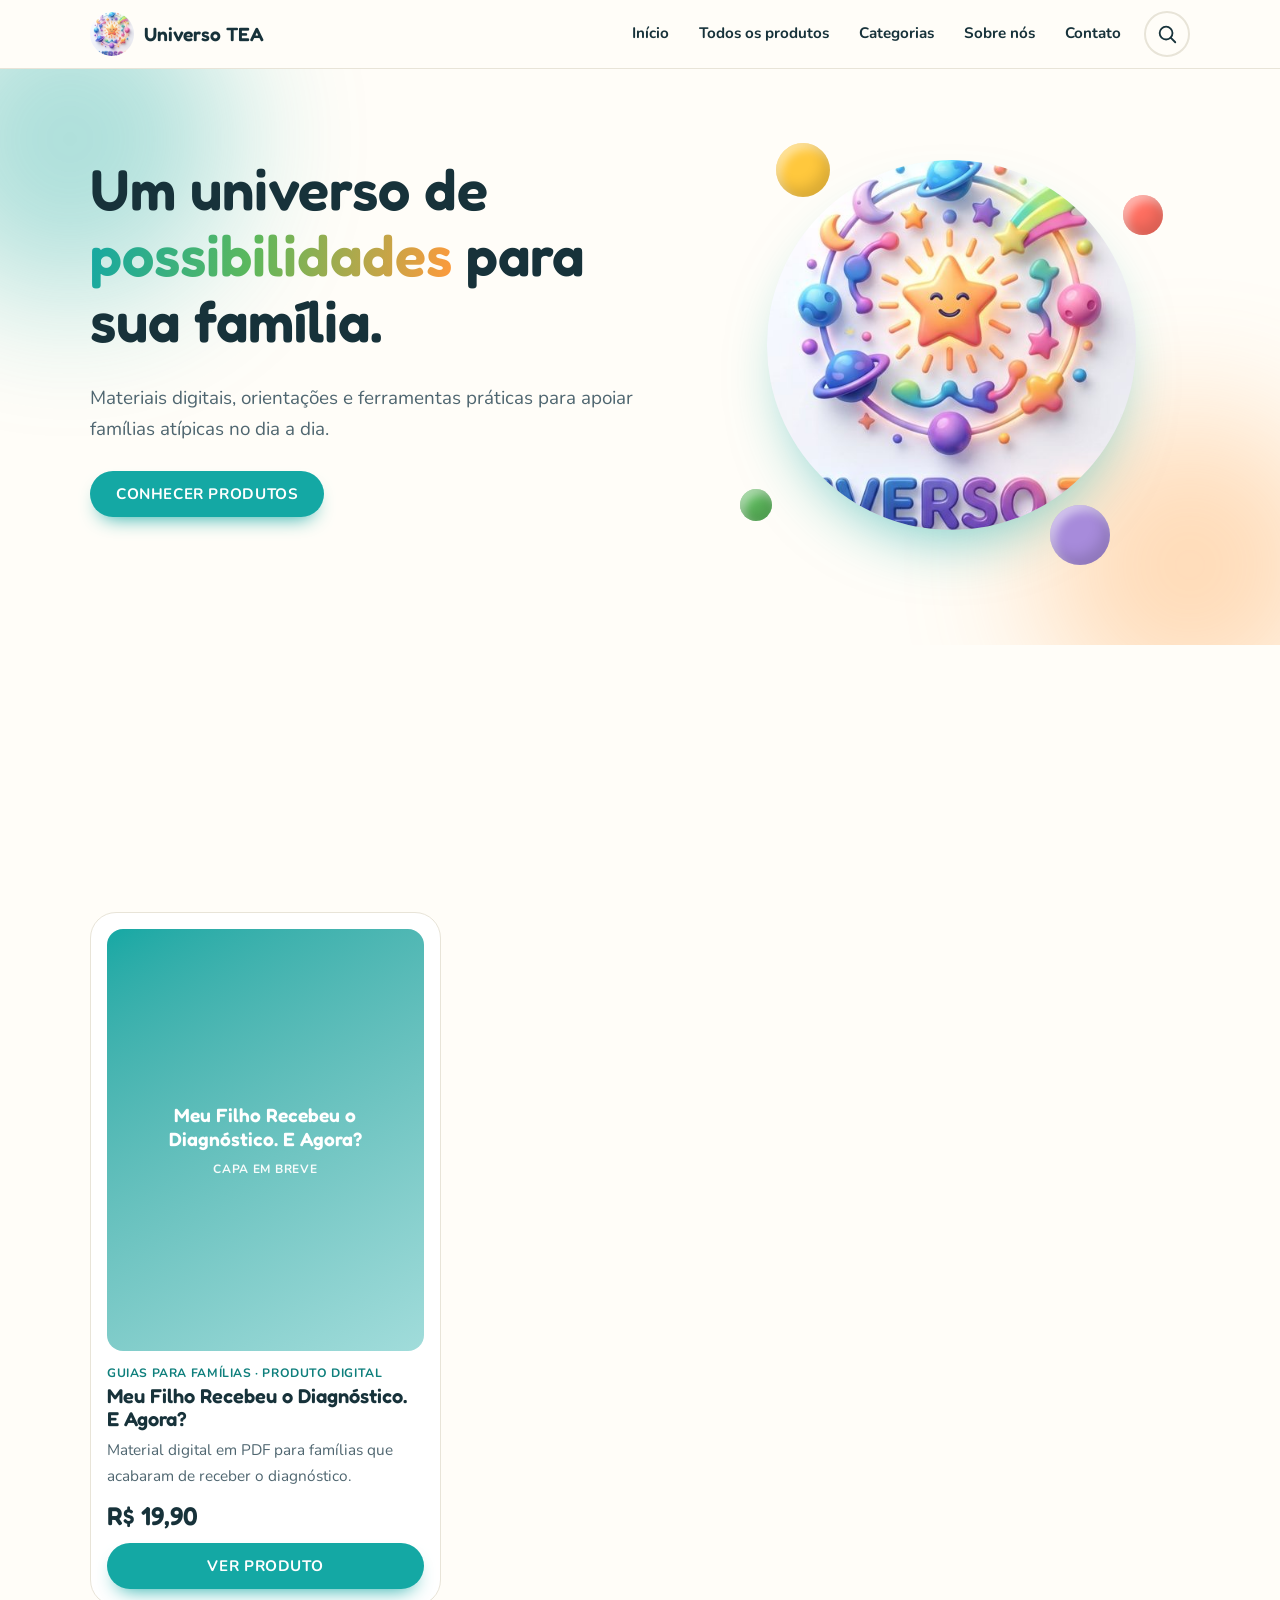
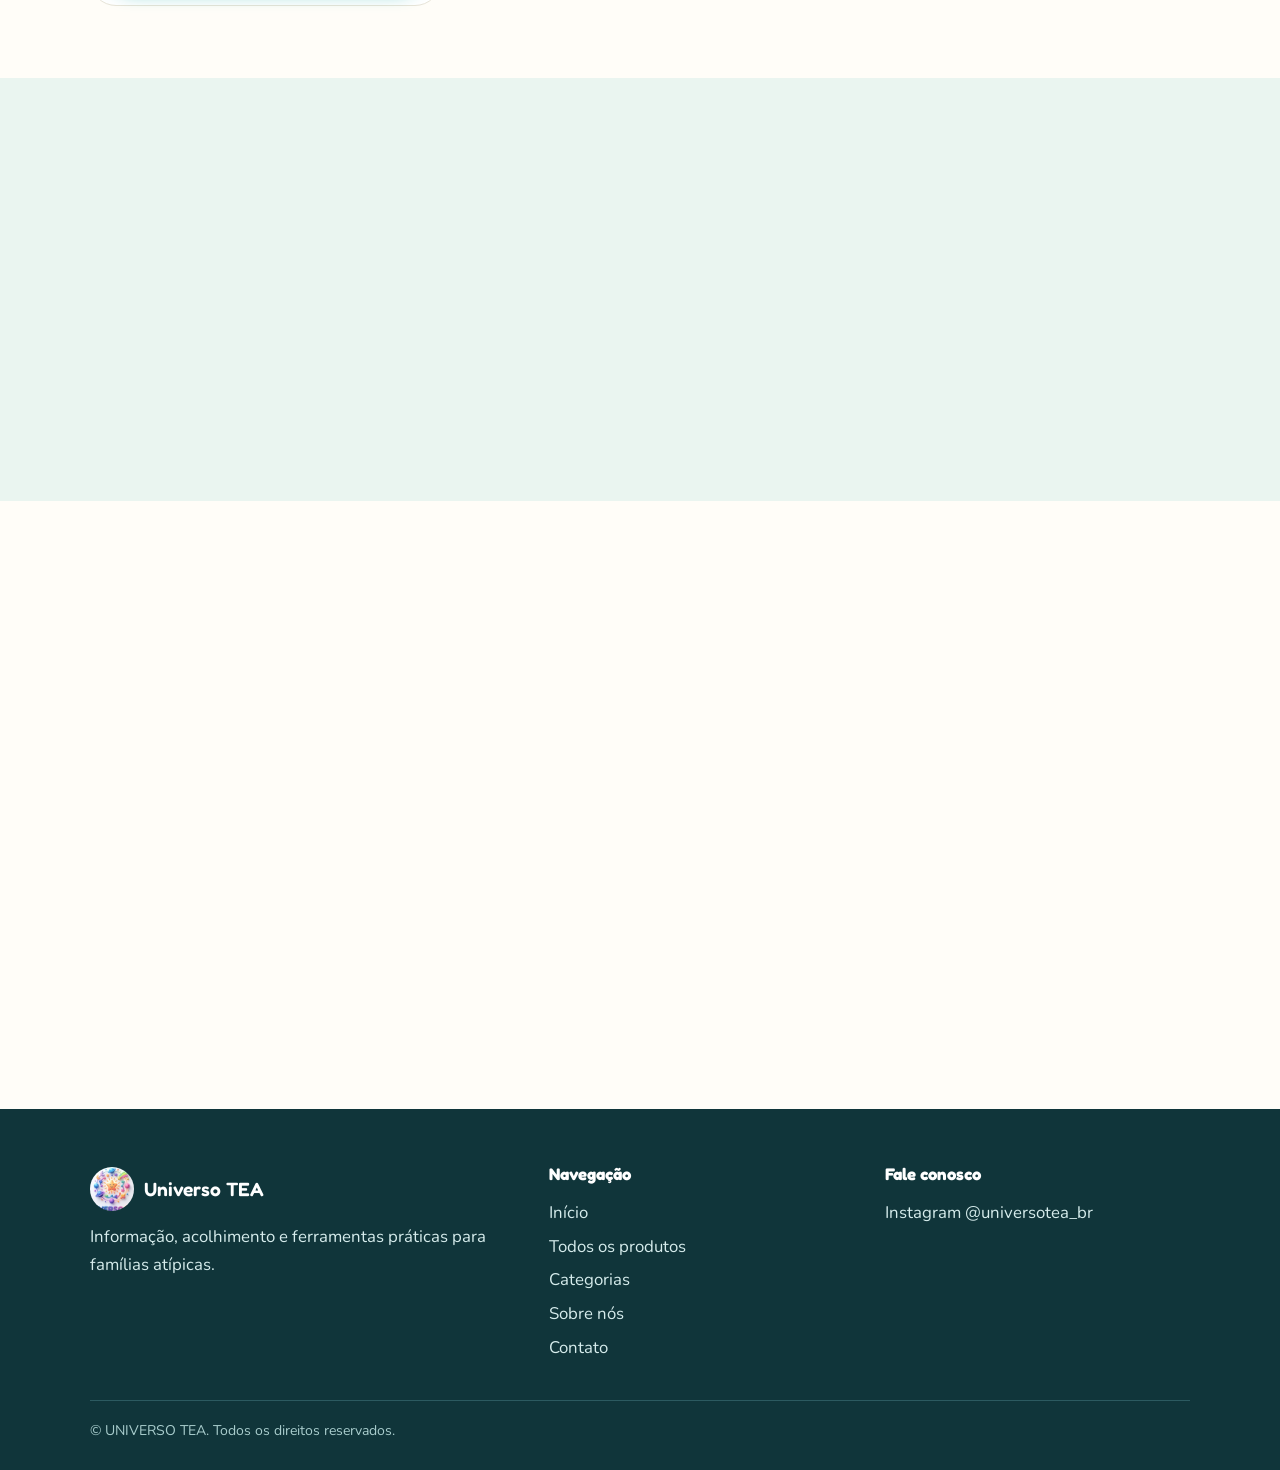
==== Documentos/Projetos/UNIVERSOTEA/Universo_tea_site/index.html @ 04d3b690 "fixed" ====
<!DOCTYPE html>
<html lang="pt-BR">
<head>
<meta charset="utf-8">
<meta name="viewport" content="width=device-width, initial-scale=1, viewport-fit=cover">
<title>Universo TEA | Materiais digitais para famílias atípicas</title>
<meta name="description" content="Informação, acolhimento e ferramentas práticas para famílias atípicas. Materiais digitais para organizar a rotina e apoiar o dia a dia.">
<link rel="stylesheet" href="https://fonts.googleapis.com/css2?family=Fredoka:wght@500;600&family=Nunito:wght@400;600;700&display=swap">
<style>
:root{--tq:#14a8a4;--ye:#ffc83d;--gr:#5cb85c;--co:#ff6f61;--or:#ff9a3c;--li:#a78bdb;--bg:#fffdf8;--card:#fff;--ink:#17323a;--mu:#4f6670;--ln:#e8e4d8;--ac:#0e7f7c;
box-sizing:border-box;padding-top:env(safe-area-inset-top,0px);padding-bottom:env(safe-area-inset-bottom,0px)}
@media(prefers-color-scheme:dark){:root:not([data-theme="light"]){--bg:#0f2226;--card:#173137;--ink:#f2f8f7;--mu:#a9c2c4;--ln:#2a4a50;--ac:#4fd6d1}}
*,*::before,*::after{box-sizing:inherit}html{scroll-behavior:smooth;scroll-padding-top:84px}
body{margin:0;background:var(--bg);color:var(--ink);font:400 1.05rem/1.65 Nunito,system-ui,sans-serif;overflow-x:hidden}
h1,h2,h3{font-family:Fredoka,Nunito,sans-serif;line-height:1.15;margin:0 0 .5em;font-weight:600}h1{font-size:clamp(2.1rem,6vw,3.6rem)}h2{font-size:clamp(1.7rem,4vw,2.4rem)}
.wrap{max-width:1140px;margin:0 auto;padding:0 20px}section{padding:72px 0}[hidden]{display:none!important}
.sw{background:linear-gradient(100deg,var(--tq),var(--gr) 45%,var(--or));-webkit-background-clip:text;background-clip:text;color:transparent}
header{position:sticky;top:env(safe-area-inset-top,0px);z-index:20;background:color-mix(in srgb,var(--bg) 90%,transparent);backdrop-filter:blur(12px);border-bottom:1px solid var(--ln)}
.bar{display:flex;align-items:center;gap:10px;height:68px}.brand{display:flex;align-items:center;gap:10px;font:600 1.2rem Fredoka,sans-serif;color:var(--ink);text-decoration:none}
.brand img{width:44px;height:44px;border-radius:50%;object-fit:cover;object-position:50% 30%}
nav{margin-left:auto;display:flex;gap:4px}nav a{padding:8px 13px;border-radius:99px;color:var(--ink);text-decoration:none;font-weight:700;font-size:.95rem}nav a:hover{background:var(--ln)}
.btn{display:inline-flex;align-items:center;justify-content:center;gap:8px;border:0;border-radius:99px;padding:13px 26px;font:700 .95rem Nunito,sans-serif;letter-spacing:.04em;text-transform:uppercase;cursor:pointer;text-decoration:none;transition:transform .2s,box-shadow .2s;min-height:46px}
.btn:hover{transform:translateY(-2px)}.btn:active{transform:scale(.97)}.btn.p{background:var(--tq);color:#fff;box-shadow:0 10px 20px -10px var(--tq)}.btn.o{background:var(--or);color:#3a1e00}.btn.s{background:var(--card);color:var(--ink);border:2px solid var(--ln)}.btn[disabled]{opacity:.6;cursor:not-allowed;transform:none}
:focus-visible{outline:3px solid var(--li);outline-offset:2px}
.icon{background:none;border:2px solid var(--ln);border-radius:50%;width:46px;height:46px;display:grid;place-items:center;color:var(--ink);cursor:pointer}svg.i{width:22px;height:22px;stroke:currentColor;fill:none;stroke-width:2;stroke-linecap:round;stroke-linejoin:round}
#menu{display:none}@media(max-width:860px){#menu{display:grid}nav{position:absolute;left:0;right:0;top:68px;background:var(--bg);flex-direction:column;padding:10px 20px 18px;border-bottom:1px solid var(--ln);display:none}nav.open{display:flex}#sbtn{margin-left:auto}}
#srch{border-top:1px solid var(--ln);padding:12px 0}#srch form{display:flex;gap:10px}input[type=search]{flex:1;font:inherit;padding:12px 18px;border-radius:99px;border:2px solid var(--ln);background:var(--card);color:var(--ink);min-width:0}
.hero{position:relative;overflow:hidden;padding:56px 0 80px}.hero .wrap{display:grid;grid-template-columns:1.1fr .9fr;gap:40px;align-items:center}.lead{font-size:1.18rem;color:var(--mu);max-width:34em}
.stage{position:relative;max-width:440px;width:100%;aspect-ratio:1;margin:auto}.disc{position:absolute;inset:8%;border-radius:50%;background:#fff;box-shadow:0 30px 60px -24px rgba(20,168,164,.6);overflow:hidden;animation:fl 8s ease-in-out infinite}.disc img{width:100%;height:100%;object-fit:cover;mix-blend-mode:multiply}
.o{}.orb{position:absolute;border-radius:50%;animation:fl 6s ease-in-out infinite;box-shadow:inset -6px -8px 14px rgba(0,0,0,.15),inset 5px 6px 10px rgba(255,255,255,.5)}@keyframes fl{50%{transform:translateY(-14px)}}
.blob{position:absolute;border-radius:50%;filter:blur(70px);opacity:.35;z-index:-1}@media(max-width:860px){.hero .wrap{grid-template-columns:1fr}.stage{max-width:320px}}
.head{max-width:640px;margin-bottom:30px}.head p{color:var(--mu);margin:0}
.cats{display:grid;grid-template-columns:repeat(auto-fit,minmax(200px,1fr));gap:18px}.cat{background:var(--card);border:2px solid color-mix(in srgb,var(--c) 40%,var(--ln));border-radius:24px;padding:22px;text-align:left;cursor:pointer;color:var(--ink);font:inherit;transition:transform .25s,box-shadow .25s}.cat:hover{transform:translateY(-5px);box-shadow:0 18px 30px -18px var(--c)}
.cat .ci{width:54px;height:54px;border-radius:16px;background:var(--c);color:#fff;display:grid;place-items:center;margin-bottom:12px}.cat h3{font-size:1.1rem;margin:0 0 4px}.cat small{color:var(--mu)}
.grid{display:grid;grid-template-columns:repeat(auto-fill,minmax(260px,1fr));gap:24px}.card{background:var(--card);border:1px solid var(--ln);border-radius:26px;padding:16px;display:flex;flex-direction:column;transition:transform .3s,box-shadow .3s}.card:hover{transform:translateY(-5px);box-shadow:0 22px 36px -22px var(--c)}
.cov{aspect-ratio:3/4;border-radius:16px;overflow:hidden;margin-bottom:14px;background:linear-gradient(150deg,var(--c),color-mix(in srgb,var(--c) 40%,#fff));display:grid;place-items:center;text-align:center;padding:18px;color:#fff;font:600 1.2rem Fredoka}.cov img{width:100%;height:100%;object-fit:contain;background:#fff}.cov small{display:block;font:700 .75rem Nunito;letter-spacing:.06em;text-transform:uppercase;margin-top:10px;opacity:.95}
.tag{font:700 .76rem Nunito;letter-spacing:.05em;text-transform:uppercase;color:var(--ac)}.card h3{font-size:1.25rem;margin:4px 0 6px}.card p{margin:0 0 12px;color:var(--mu);font-size:.96rem}.price{font:600 1.6rem Fredoka;margin-top:auto;margin-bottom:12px}
.about{background:color-mix(in srgb,var(--tq) 9%,var(--bg))}.about .wrap{display:grid;grid-template-columns:1fr 1fr;gap:44px;align-items:center}.ben{display:grid;gap:12px;padding:0;margin:0;list-style:none}.ben li{display:flex;gap:14px;align-items:center;background:var(--card);border:1px solid var(--ln);border-radius:18px;padding:14px 16px;font-weight:700}.ck{flex:none;width:36px;height:36px;border-radius:12px;display:grid;place-items:center;color:#fff}@media(max-width:860px){.about .wrap{grid-template-columns:1fr}}
.final{background:linear-gradient(120deg,var(--tq),#3dbd8a);color:#fff;text-align:center;border-radius:32px;padding:56px 24px}.final .btn{background:var(--ye);color:#3a2a00}
.chips{display:flex;flex-wrap:wrap;gap:8px;margin:0 0 18px}.chip{border:2px solid var(--ln);background:var(--card);color:var(--ink);border-radius:99px;padding:8px 16px;font:700 .9rem Nunito;cursor:pointer}.chip[aria-pressed=true]{background:var(--tq);border-color:var(--tq);color:#fff}
.empty{background:var(--card);border:1px dashed var(--ln);border-radius:20px;padding:28px;color:var(--mu);text-align:center}
footer{background:#10353a;color:#d6ecec;padding:52px 0 28px}footer .wrap{display:grid;grid-template-columns:1.4fr 1fr 1fr;gap:32px}footer a{color:#d6ecec;display:block;margin:6px 0;text-decoration:none}footer a:hover{color:#fff;text-decoration:underline}footer h4{color:#fff;margin:0 0 10px;font-family:Fredoka}.soon{display:block;margin:6px 0;opacity:.7}.copy{grid-column:1/-1;border-top:1px solid #2c5a60;padding-top:18px;font-size:.88rem;color:#a9cdcd}@media(max-width:760px){footer .wrap{grid-template-columns:1fr}}
.tools{display:flex;gap:10px;margin-bottom:22px;flex-wrap:wrap}.tools input{flex:1;min-width:200px}select{font:inherit;padding:12px 16px;border-radius:99px;border:2px solid var(--ln);background:var(--card);color:var(--ink)}
.cov{text-decoration:none}a.cov{display:grid}.new{position:absolute;top:26px;left:26px;background:var(--ye);color:#3a2a00;font:700 .72rem Nunito;letter-spacing:.06em;text-transform:uppercase;padding:4px 10px;border-radius:99px}
.crumb{font-size:.9rem;color:var(--mu);margin-bottom:18px}.crumb a{color:var(--ac)}
.pd{display:grid;grid-template-columns:1fr 340px;gap:36px;align-items:start}@media(max-width:900px){.pd{grid-template-columns:1fr}.buy{order:-1}}
.gal{max-width:420px;margin:0 auto 24px}.zoom{border:0;padding:0;background:none;cursor:zoom-in;width:100%}.zoom img{width:100%;border-radius:18px;box-shadow:0 20px 36px -20px rgba(0,0,0,.4);display:block}.thumbs{display:flex;gap:8px;margin-top:10px}.thumbs button{border:2px solid var(--ln);border-radius:10px;padding:0;width:64px;height:64px;overflow:hidden;cursor:pointer;background:none}.thumbs img{width:100%;height:100%;object-fit:cover}
.blk{margin-bottom:30px}.blk p{color:var(--mu)}.inc,.uses,.dl{list-style:none;padding:0;margin:0;display:grid;gap:10px}.inc{grid-template-columns:repeat(auto-fit,minmax(250px,1fr))}.inc li{display:flex;gap:12px;align-items:center;background:var(--card);border:1px solid var(--ln);border-radius:16px;padding:12px 14px;font-weight:700}
.uses li{padding-left:22px;position:relative;color:var(--mu)}.uses li::before{content:"";position:absolute;left:0;top:.6em;width:9px;height:9px;border-radius:50%;background:var(--c)}
details{background:var(--card);border:1px solid var(--ln);border-radius:16px;margin-bottom:10px;padding:0 18px}summary{cursor:pointer;font-weight:700;padding:16px 0}details p{margin:0 0 16px;color:var(--mu)}
.notice{background:color-mix(in srgb,var(--ye) 22%,var(--card));border-radius:16px;padding:14px 18px;font-weight:700}
.buy{position:sticky;top:84px}.bx{background:var(--card);border:2px solid var(--c);border-radius:26px;padding:20px;box-shadow:0 22px 40px -26px var(--c)}.bt{display:flex;gap:12px;align-items:center;margin-bottom:10px}.bt img,.bt span{width:56px;height:75px;border-radius:8px;object-fit:cover;flex:none}.av{margin:0 0 10px}.dl{margin-bottom:16px;font-size:.93rem;color:var(--mu)}.dl li::before{content:"✓ ";color:var(--gr);font-weight:700}
#lb{position:fixed;inset:0;z-index:60;background:rgba(10,20,24,.85);display:grid;place-items:center;padding:20px;cursor:zoom-out}#lb[hidden]{display:none}#lb img{max-width:100%;max-height:88vh;border-radius:12px}#lbx{position:absolute;top:calc(14px + env(safe-area-inset-top,0px));right:16px;border:0;border-radius:99px;padding:10px 18px;font:700 .9rem Nunito;cursor:pointer}
.rv{opacity:0;transform:translateY(24px);transition:opacity .7s,transform .7s}.rv.in{opacity:1;transform:none}
@media(prefers-reduced-motion:reduce){*,*::before,*::after{animation:none!important;transition:none!important;scroll-behavior:auto!important}.rv{opacity:1;transform:none}}
</style>
</head>
<body>
<header><div class="wrap bar">
<a class="brand" href="#inicio"><img src="[data-uri]" alt="">Universo TEA</a>
<nav id="nav" aria-label="Principal"><a href="#inicio">Início</a><a href="#produtos">Todos os produtos</a><a href="#categorias">Categorias</a><a href="#sobre">Sobre nós</a><a href="#contato">Contato</a></nav>
<button class="icon" id="sbtn" aria-label="Pesquisar produtos" aria-expanded="false"><svg class="i" viewBox="0 0 24 24"><circle cx="11" cy="11" r="7"/><path d="M21 21l-5-5"/></svg></button>
<button class="icon" id="menu" aria-label="Abrir menu" aria-expanded="false"><svg class="i" viewBox="0 0 24 24"><path d="M4 7h16M4 12h16M4 17h16"/></svg></button>
</div><div class="wrap" id="srch" hidden><form id="sform" role="search"><input type="search" id="sq" placeholder="Pesquisar produto pelo nome" aria-label="Pesquisar produto pelo nome"><button class="btn p" type="submit">Buscar</button></form></div></header>

<div id="home">
<section class="hero" id="inicio"><span class="blob" style="width:320px;height:320px;background:var(--tq);top:-90px;left:-90px"></span><span class="blob" style="width:300px;height:300px;background:var(--or);bottom:-70px;right:-60px"></span>
<div class="wrap"><div><h1>Um universo de <span class="sw">possibilidades</span> para sua família.</h1><p class="lead">Materiais digitais, orientações e ferramentas práticas para apoiar famílias atípicas no dia a dia.</p><p style="margin-top:26px"><a class="btn p" href="#produtos">Conhecer produtos</a></p></div>
<div class="stage" aria-hidden="true"><div class="disc"><img src="[data-uri]" alt=""></div><span class="orb" style="width:54px;height:54px;background:var(--ye);top:4%;left:10%"></span><span class="orb" style="width:40px;height:40px;background:var(--co);top:16%;right:2%;animation-delay:-2s"></span><span class="orb" style="width:32px;height:32px;background:var(--gr);bottom:10%;left:2%;animation-delay:-3s"></span><span class="orb" style="width:60px;height:60px;background:var(--li);bottom:0;right:14%;animation-delay:-1s"></span></div></div></section>

<section id="categorias" style="padding-top:0"><div class="wrap"><div class="head rv"><h2>Categorias</h2><p>Encontre o tipo de apoio que faz sentido para a sua rotina.</p></div><div class="cats" id="cats"></div></div></section>

<section id="destaques" style="padding-top:0"><div class="wrap"><div class="head rv"><h2>Produtos em destaque</h2></div><div class="grid" id="feat"></div></div></section>

<section class="about" id="sobre"><div class="wrap"><div class="rv"><h2>Mais acolhimento e <span class="sw">informação</span> para famílias atípicas.</h2><p>A UNIVERSO TEA nasceu com o propósito de reunir materiais digitais e ferramentas práticas que possam ajudar famílias a organizar sua rotina, encontrar informações e apoiar o desenvolvimento e a autonomia de suas crianças.</p></div><ul class="ben rv" id="ben"></ul></div></section>

<section><div class="wrap"><div class="final rv"><h2>Encontre materiais que podem fazer parte da sua jornada.</h2><p><a class="btn" href="#produtos">Explorar produtos</a></p></div></div></section>

<section id="contato" style="padding-top:0"><div class="wrap rv"><h2>Contato</h2><p style="color:var(--mu)">Fale com a gente pelo Instagram.</p><a class="btn o" href="https://www.instagram.com/universotea_br" target="_blank" rel="noopener">@universotea_br</a></div></section>
</div>

<main id="catalog" hidden><section><div class="wrap"><div class="head"><h2>Todos os produtos</h2><p>Escolha uma categoria ou pesquise pelo nome.</p></div>
<div class="chips" id="chips" role="group" aria-label="Filtrar por categoria"></div>
<form role="search" onsubmit="return false" class="tools"><input type="search" id="cq" placeholder="Pesquisar pelo nome do produto" aria-label="Pesquisar pelo nome do produto"><select id="cs" aria-label="Ordenar"><option value="rel">Novidades primeiro</option><option value="asc">Menor preço</option><option value="desc">Maior preço</option></select></form>
<p id="cnt" style="color:var(--mu)" role="status"></p><div class="grid" id="list"></div></div></section></main>

<main id="detail" hidden></main>
<div id="lb" hidden role="dialog" aria-label="Imagem ampliada"><button id="lbx" aria-label="Fechar">Fechar</button><img id="lbimg" alt=""></div>
<footer><div class="wrap"><div><a class="brand" style="color:#fff" href="#inicio"><img src="[data-uri]" alt="">Universo TEA</a><p style="margin-top:12px;max-width:30em">Informação, acolhimento e ferramentas práticas para famílias atípicas.</p></div>
<div><h4>Navegação</h4><a href="#inicio">Início</a><a href="#produtos">Todos os produtos</a><a href="#categorias">Categorias</a><a href="#sobre">Sobre nós</a><a href="#contato">Contato</a></div>
<div><h4>Fale conosco</h4><a href="https://www.instagram.com/universotea_br" target="_blank" rel="noopener">Instagram @universotea_br</a><div id="legal"></div></div>
<div class="copy">© <span id="yr"></span> UNIVERSO TEA. Todos os direitos reservados.</div></div></footer>

<script>
/* ===== CONFIGURAÇÃO =====
 Para cadastrar um produto, adicione um objeto em PRODUCTS. salesPageUrl: endereço da página individual de vendas (deixe "" enquanto não existir). cover: caminho/URL da capa ("" mostra um espaço reservado). category: id de uma categoria abaixo. */
const CONFIG={privacyUrl:"",termsUrl:""};
const CATEGORIES=[
{id:"guias",name:"Guias para famílias",color:"#14a8a4",d:"M4 5a2 2 0 0 1 2-2h13v16H6a2 2 0 0 0-2 2zM4 19a2 2 0 0 1 2-2h13"},
{id:"rotinas",name:"Rotinas visuais",color:"#ff9a3c",d:"M3 5h18v16H3zM3 10h18M8 3v4M16 3v4"},
{id:"atividades",name:"Atividades educativas",color:"#5cb85c",d:"M12 3l2.6 5.6 6 .7-4.4 4.1 1.2 6L12 16.4 6.6 19.4l1.2-6L3.4 9.3l6-.7z"},
{id:"organizacao",name:"Organização familiar",color:"#a78bdb",d:"M3 11l9-8 9 8M5 10v10h14V10"},
{id:"comunicacao",name:"Materiais de apoio à comunicação",color:"#ff6f61",d:"M4 5h16v11H9l-5 4z"}];
const PRODUCTS=[
{id:"meu-filho-recebeu-o-diagnostico",slug:"meu-filho-recebeu-o-diagnostico",published:true,publishedAt:"2026-11-04",
name:"Meu Filho Recebeu o Diagnóstico. E Agora?",price:19.90,category:"guias",tags:["diagnostico","familia","organizacao","rotina","escola"],
short:"Material digital em PDF para famílias que acabaram de receber o diagnóstico.",
description:["Este e-book digital foi pensado para acompanhar famílias nos primeiros momentos depois de um diagnóstico, reunindo orientações práticas para organizar as próximas etapas com mais clareza.","É voltado a pais, mães e responsáveis por crianças autistas e neurodivergentes que querem saber por onde começar e como organizar documentos, consultas, escola e rotina.","Você pode ler no celular, no tablet ou no computador e usar o plano de organização dos primeiros 30 dias como roteiro para o começo da jornada."],
includes:["Primeiros passos após o diagnóstico","Organização de documentos","Busca por profissionais","Preparação para consultas","Comunicação com a escola","Rotina visual","Necessidades sensoriais","Bem-estar dos responsáveis","Plano de organização dos primeiros 30 dias"],
uses:["Organizar documentos e anotações em um só lugar","Preparar-se para consultas e para a conversa com a escola","Montar a rotina da casa com apoio visual","Planejar o primeiro mês com calma e passo a passo"],
cover:"",gallery:[],salesPageUrl:""}];
const FAQ=[["Como recebo o produto?","O acesso ao PDF é liberado de forma digital, depois da confirmação do pagamento."],["Posso ler no celular?","Sim. O material pode ser lido no celular, no tablet ou no computador."],["O produto é enviado fisicamente?","Não. É um produto 100% digital, em formato PDF. Não existe envio físico."],["O material substitui acompanhamento profissional?","Não. O conteúdo é educativo e não substitui o acompanhamento de profissionais de saúde e educação."]];
/* ======================== */
const $=s=>document.querySelector(s),brl=v=>v.toLocaleString("pt-BR",{style:"currency",currency:"BRL"}),cat=id=>CATEGORIES.find(c=>c.id===id);
const norm=t=>t.normalize("NFD").replace(/[\u0300-\u036f]/g,"").toLowerCase();
const ic=d=>`<svg class="i" viewBox="0 0 24 24"><path d="${d}"/></svg>`;
const isNew=p=>p.publishedAt&&(Date.now()-new Date(p.publishedAt))/864e5<=30;
const coverHtml=p=>p.cover?`<img src="${p.cover}" alt="Capa: ${p.name}" loading="lazy">`:`<div>${p.name}<small>Capa em breve</small></div>`;
function card(p){const c=cat(p.category);
return `<article class="card" style="--c:${c.color};position:relative"><a class="cov" href="#${p.slug}" aria-label="Ver ${p.name}">${coverHtml(p)}</a>${isNew(p)?'<span class="new">Novo</span>':''}<span class="tag">${c.name} · Produto digital</span><h3><a href="#${p.slug}" style="color:inherit;text-decoration:none">${p.name}</a></h3><p>${p.short}</p><div class="price">${brl(p.price)}</div><a class="btn p" href="#${p.slug}">Ver produto</a></article>`}
$("#feat").innerHTML=PRODUCTS.filter(p=>p.published).map(card).join("");
$("#cats").innerHTML=CATEGORIES.map(c=>{const n=pub().filter(p=>p.category===c.id).length;return `<button class="cat rv" style="--c:${c.color}" data-cat="${c.id}"><div class="ci">${ic(c.d)}</div><h3>${c.name}</h3><small>${n?n+(n>1?" produtos":" produto"):"Em breve"}</small></button>`}).join("");
const BEN=[["Materiais digitais de fácil acesso","#14a8a4"],["Conteúdos organizados","#5cb85c"],["Ferramentas práticas para o cotidiano","#ff9a3c"],["Acesso pelo celular, tablet ou computador","#a78bdb"]];
$("#ben").innerHTML=BEN.map(b=>`<li><span class="ck" style="background:${b[1]}">${ic("M5 12l5 5 9-10")}</span>${b[0]}</li>`).join("");
$("#legal").innerHTML=[["Política de privacidade",CONFIG.privacyUrl],["Termos de uso",CONFIG.termsUrl]].map(l=>l[1]?`<a href="${l[1]}">${l[0]}</a>`:`<span class="soon">${l[0]} (em breve)</span>`).join("");
$("#yr").textContent=new Date().getFullYear();
let fc="all",q="",so="rel";const pub=()=>PRODUCTS.filter(p=>p.published);
function list(){$("#chips").innerHTML=[{id:"all",name:"Todas"},...CATEGORIES].map(c=>`<button class="chip" data-f="${c.id}" aria-pressed="${fc===c.id}">${c.name}</button>`).join("");
let r=pub().filter(p=>(fc==="all"||p.category===fc)&&norm(p.name).includes(norm(q)));
r=[...r].sort((a,b)=>so==="asc"?a.price-b.price:so==="desc"?b.price-a.price:(isNew(b)-isNew(a)));
$("#list").innerHTML=r.map(card).join("")||`<div class="empty" style="grid-column:1/-1">${q?"Nenhum produto encontrado para essa pesquisa.":"Novos materiais desta categoria em breve."}</div>`;
$("#cnt").textContent=r.length+(r.length===1?" produto":" produtos");if($("#cq").value!==q)$("#cq").value=q}
function related(p){const sc=o=>(o.category===p.category?3:0)+o.tags.filter(t=>p.tags.includes(t)).length;
const rel=pub().filter(o=>o.id!==p.id).sort((a,b)=>sc(b)-sc(a)).slice(0,4);
return{rel,same:pub().filter(o=>o.id!==p.id&&o.category===p.category&&!rel.includes(o))}}
function detail(p){const c=cat(p.category),imgs=[p.cover,...p.gallery].filter(Boolean),{rel,same}=related(p);
const main=imgs.length?`<button class="zoom" data-zoom="${imgs[0]}" aria-label="Ampliar imagem"><img id="mainimg" src="${imgs[0]}" alt="Capa: ${p.name}"></button>`:`<div class="cov" style="aspect-ratio:3/4">${coverHtml(p)}</div>`;
const th=imgs.length>1?`<div class="thumbs">${imgs.map((u,i)=>`<button data-th="${u}" aria-label="Ver imagem ${i+1}"><img src="${u}" alt=""></button>`).join("")}</div>`:"";
const buy=p.salesPageUrl?`<a class="btn o" style="width:100%" href="${p.salesPageUrl}">Comprar agora</a>`:`<button class="btn o" style="width:100%" disabled>Página de vendas em breve</button>`;
const dl=["Produto 100% digital","Formato PDF","Acesso após a confirmação do pagamento","Leitura em celular, tablet ou computador","Não existe envio físico"];
$("#detail").innerHTML=`<section style="padding-top:28px"><div class="wrap"><nav class="crumb" aria-label="Você está em"><a href="#inicio">Início</a> / <a href="#produtos">Produtos</a> / <span>${p.name}</span></nav>
<div class="pd" style="--c:${c.color}"><div><div class="gal">${main}${th}</div>
<div class="blk"><span class="tag">${c.name} · Produto digital</span><h1 style="font-size:clamp(1.7rem,4vw,2.4rem);margin-top:6px">${p.name}${isNew(p)?' <span class="new" style="position:static;vertical-align:middle">Novo</span>':''}</h1><p class="lead">${p.short}</p></div>
<div class="blk"><h2>Sobre o produto</h2>${p.description.map(t=>`<p>${t}</p>`).join("")}</div>
<div class="blk"><h2>O que está incluído</h2><ul class="inc">${p.includes.map(t=>`<li><span class="ck" style="background:var(--c)">${ic("M5 12l5 5 9-10")}</span>${t}</li>`).join("")}</ul></div>
<div class="blk"><h2>Possibilidades de uso</h2><ul class="uses">${p.uses.map(t=>`<li>${t}</li>`).join("")}</ul></div>
<div class="blk"><h2>Informações de entrega</h2><ul class="uses">${dl.map(t=>`<li>${t}</li>`).join("")}</ul></div>
<div class="blk"><h2>Perguntas frequentes</h2>${FAQ.map(f=>`<details><summary>${f[0]}</summary><p>${f[1]}</p></details>`).join("")}</div>
<p class="notice">Material educativo. Não substitui o acompanhamento de profissionais de saúde e educação.</p></div>
<aside class="buy"><div class="bx"><div class="bt">${p.cover?`<img src="${p.cover}" alt="">`:`<span style="background:var(--c)"></span>`}<div><b>${p.name}</b></div></div><div class="price">${brl(p.price)}</div><p class="av"><b>Disponibilidade:</b> ${p.salesPageUrl?"Disponível":"Em breve"}</p><ul class="dl">${dl.map(t=>`<li>${t}</li>`).join("")}</ul>${buy}</div></aside></div>
<h2 style="margin-top:56px">Você também pode gostar</h2>${rel.length?`<div class="grid">${rel.map(card).join("")}</div>`:`<div class="empty">Novos materiais da UNIVERSO TEA serão exibidos aqui em breve.</div>`}
${same.length?`<h2 style="margin-top:48px">Mais em ${c.name}</h2><div class="grid">${same.map(card).join("")}</div>`:""}
</div></section>`}
function route(){const h=location.hash.slice(1),p=pub().find(x=>x.slug===h),cv=h==="produtos";
$("#catalog").hidden=!cv;$("#detail").hidden=!p;$("#home").hidden=cv||!!p;
document.title=p?p.name+" | Universo TEA":"Universo TEA | Materiais digitais para famílias atípicas";
if(cv){list();scrollTo(0,0)}else if(p){detail(p);scrollTo(0,0)}else if(h){const e=document.getElementById(h);e&&e.scrollIntoView()}}
addEventListener("hashchange",route);
document.addEventListener("click",e=>{const z=e.target.closest("[data-zoom]"),t=e.target.closest("[data-th]");
if(z){$("#lbimg").src=z.dataset.zoom;$("#lb").hidden=false;$("#lbx").focus()}
if(t){$("#mainimg").src=t.dataset.th;document.querySelector("[data-zoom]").dataset.zoom=t.dataset.th}});
$("#lb").onclick=()=>{$("#lb").hidden=true};addEventListener("keydown",e=>{if(e.key==="Escape")$("#lb").hidden=true});
$("#cs").onchange=e=>{so=e.target.value;list()};
$("#cq").oninput=e=>{q=e.target.value;list()};
$("#sbtn").onclick=function(){const o=$("#srch").hidden;$("#srch").hidden=!o;this.setAttribute("aria-expanded",o);if(o)$("#sq").focus()};
$("#sform").onsubmit=e=>{e.preventDefault();q=$("#sq").value;fc="all";$("#srch").hidden=true;$("#sbtn").setAttribute("aria-expanded",false);location.hash==="#produtos"?route():(location.hash="produtos")};
$("#menu").onclick=function(){const o=$("#nav").classList.toggle("open");this.setAttribute("aria-expanded",o)};
const io=new IntersectionObserver(es=>es.forEach(x=>{if(x.isIntersecting){x.target.classList.add("in");io.unobserve(x.target)}}),{threshold:.12});
document.querySelectorAll(".rv").forEach(el=>io.observe(el));route();
</script>
</body>
</html>
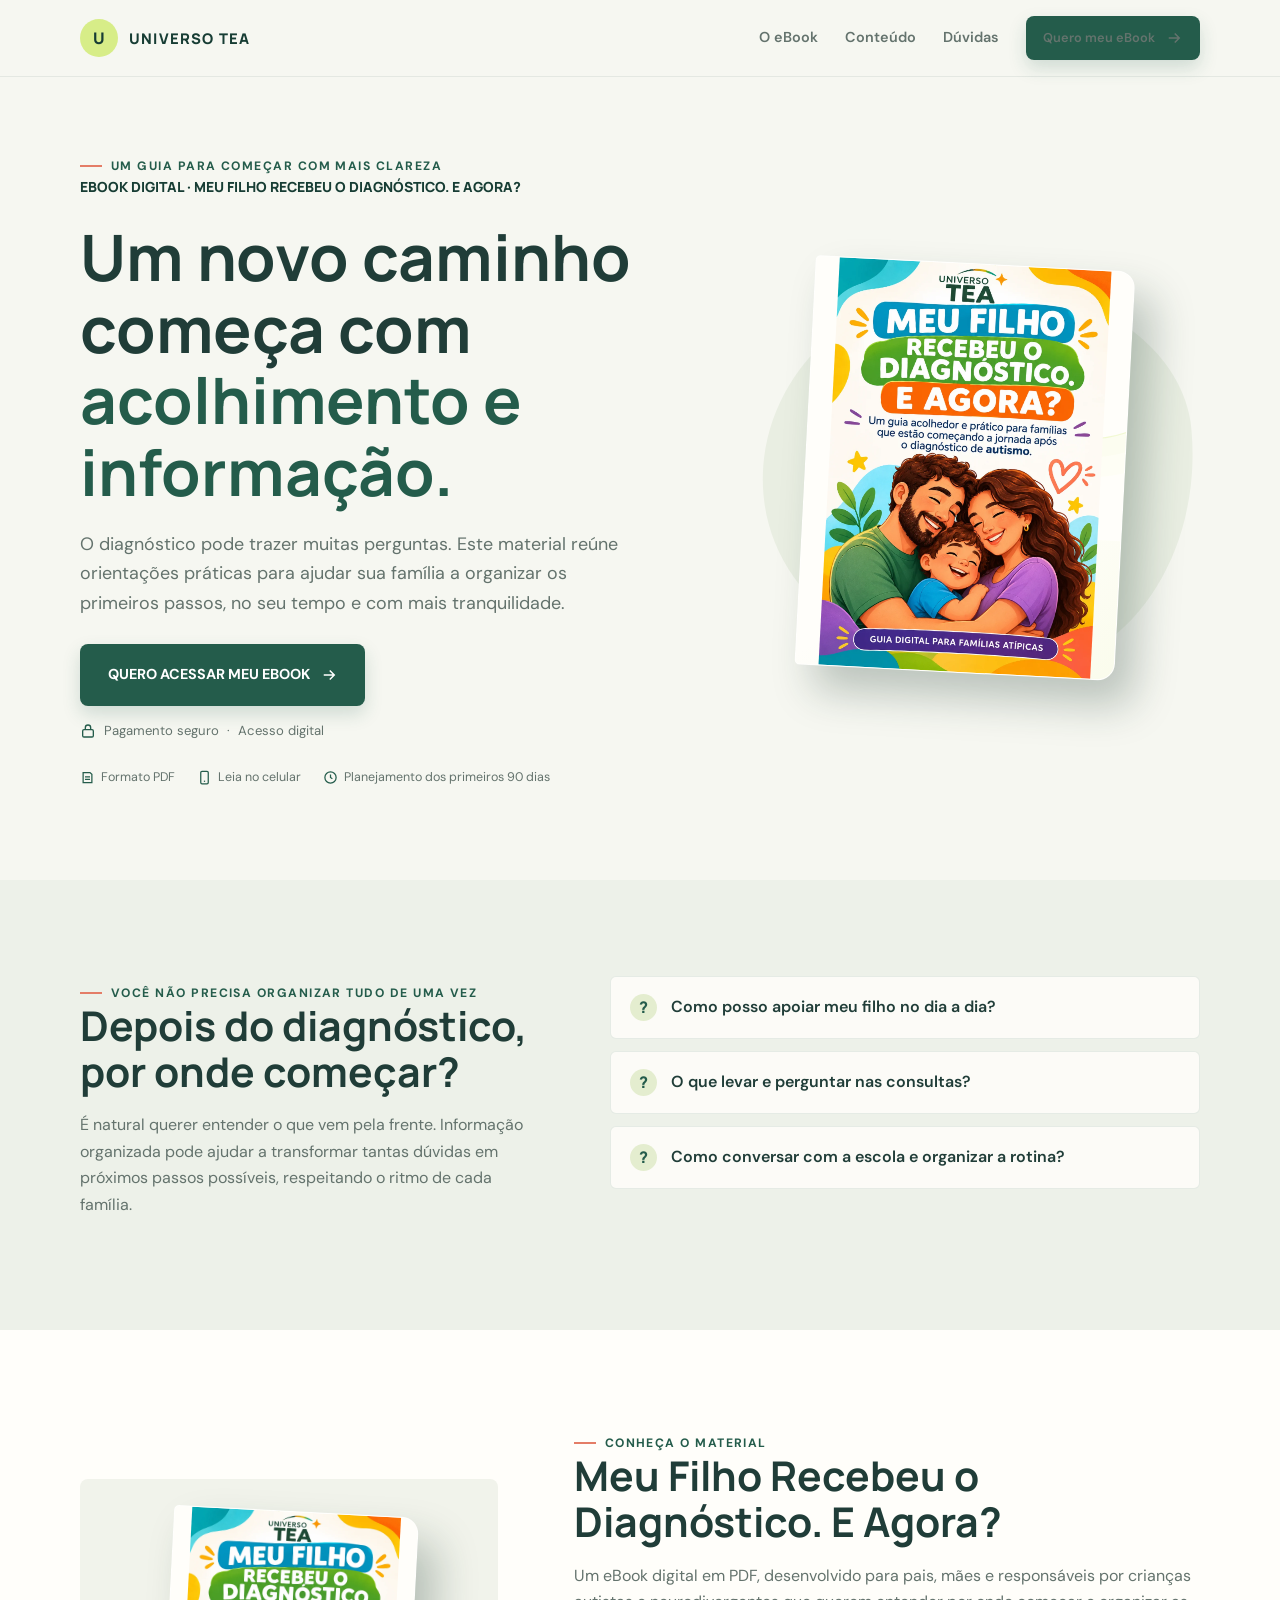
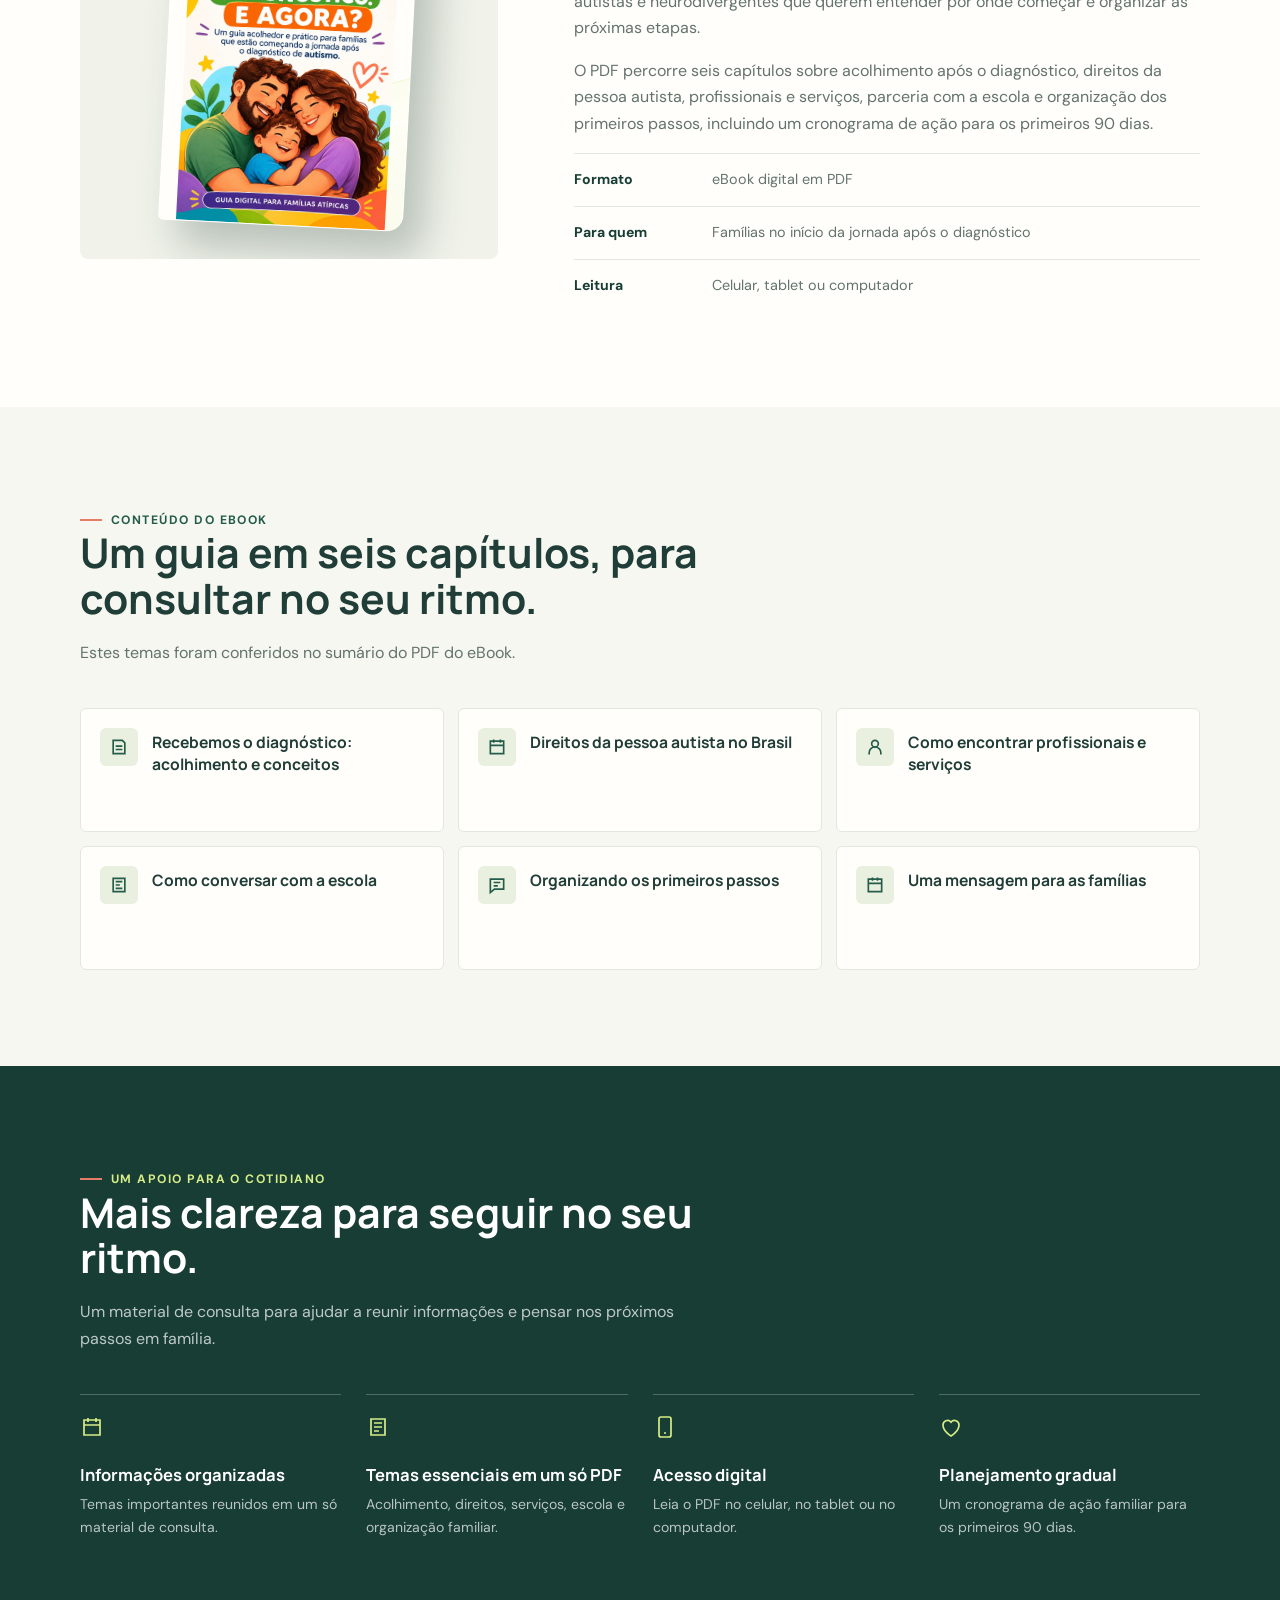
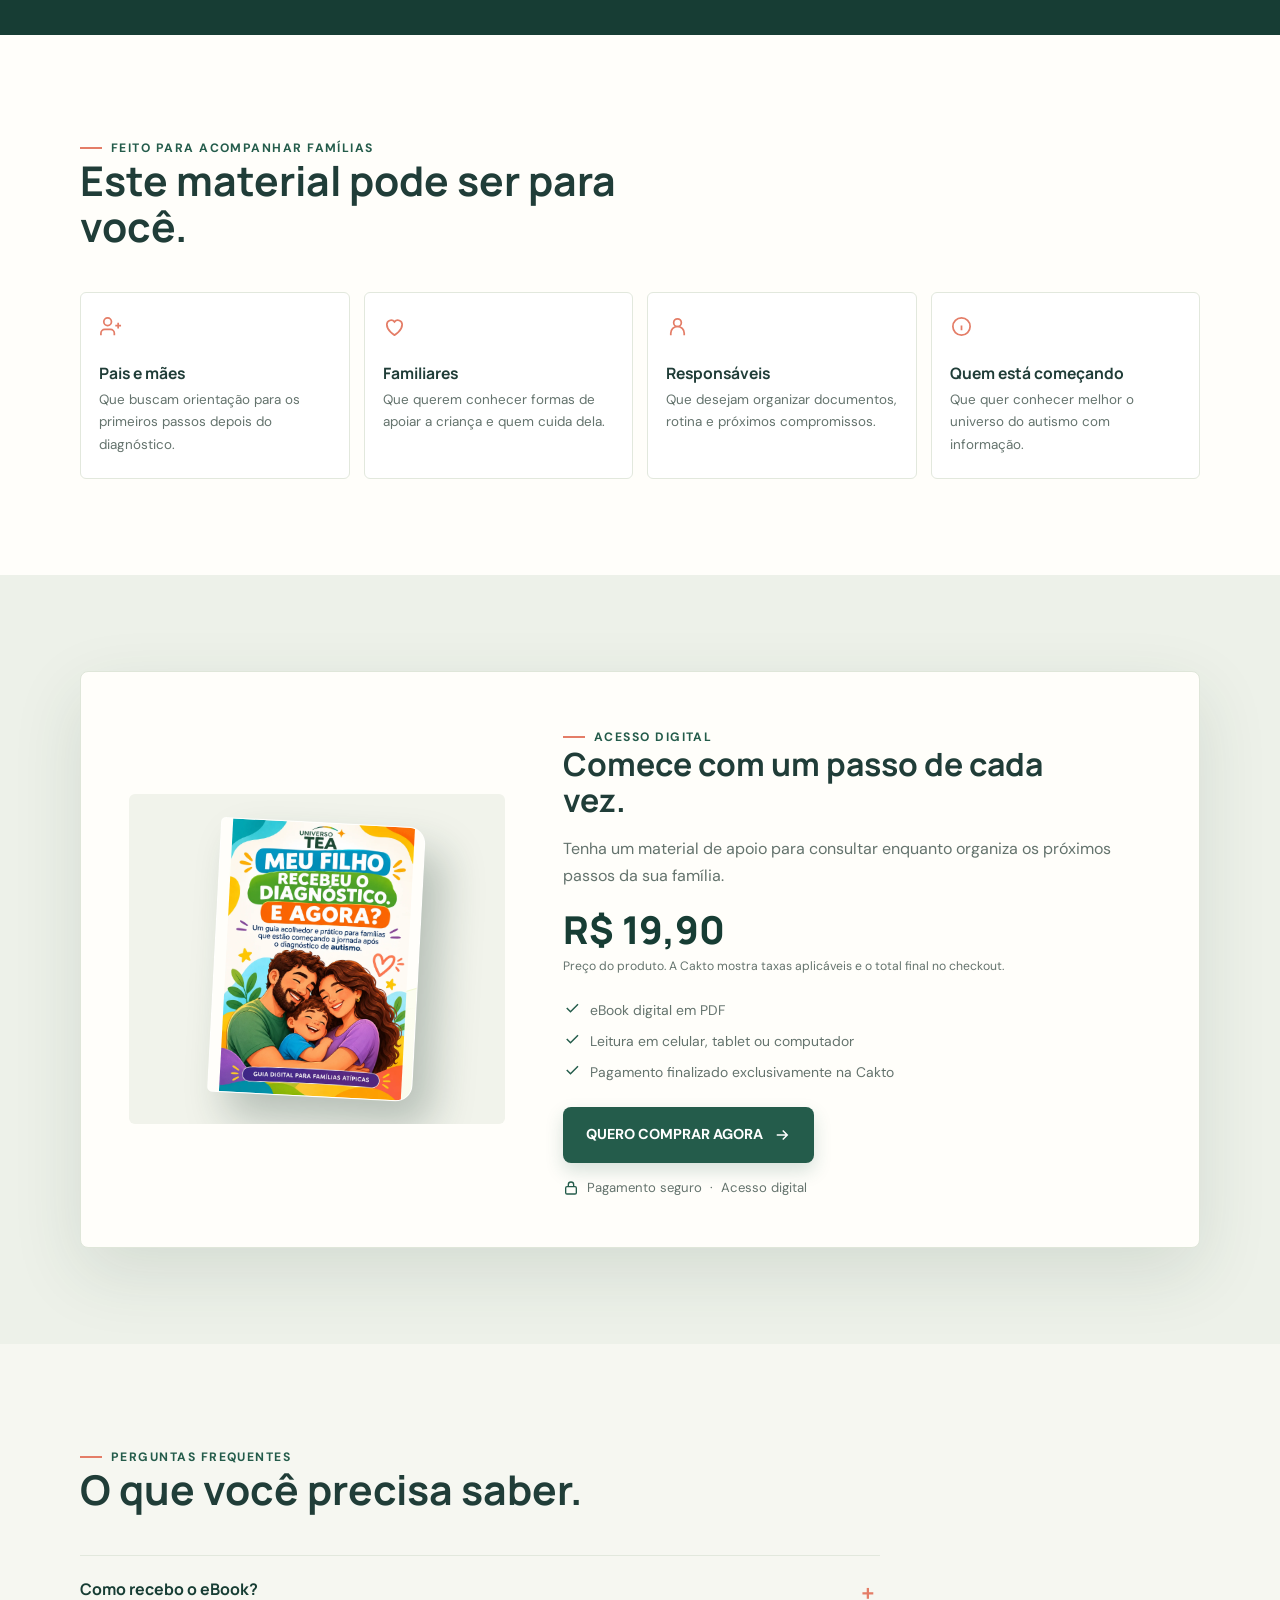
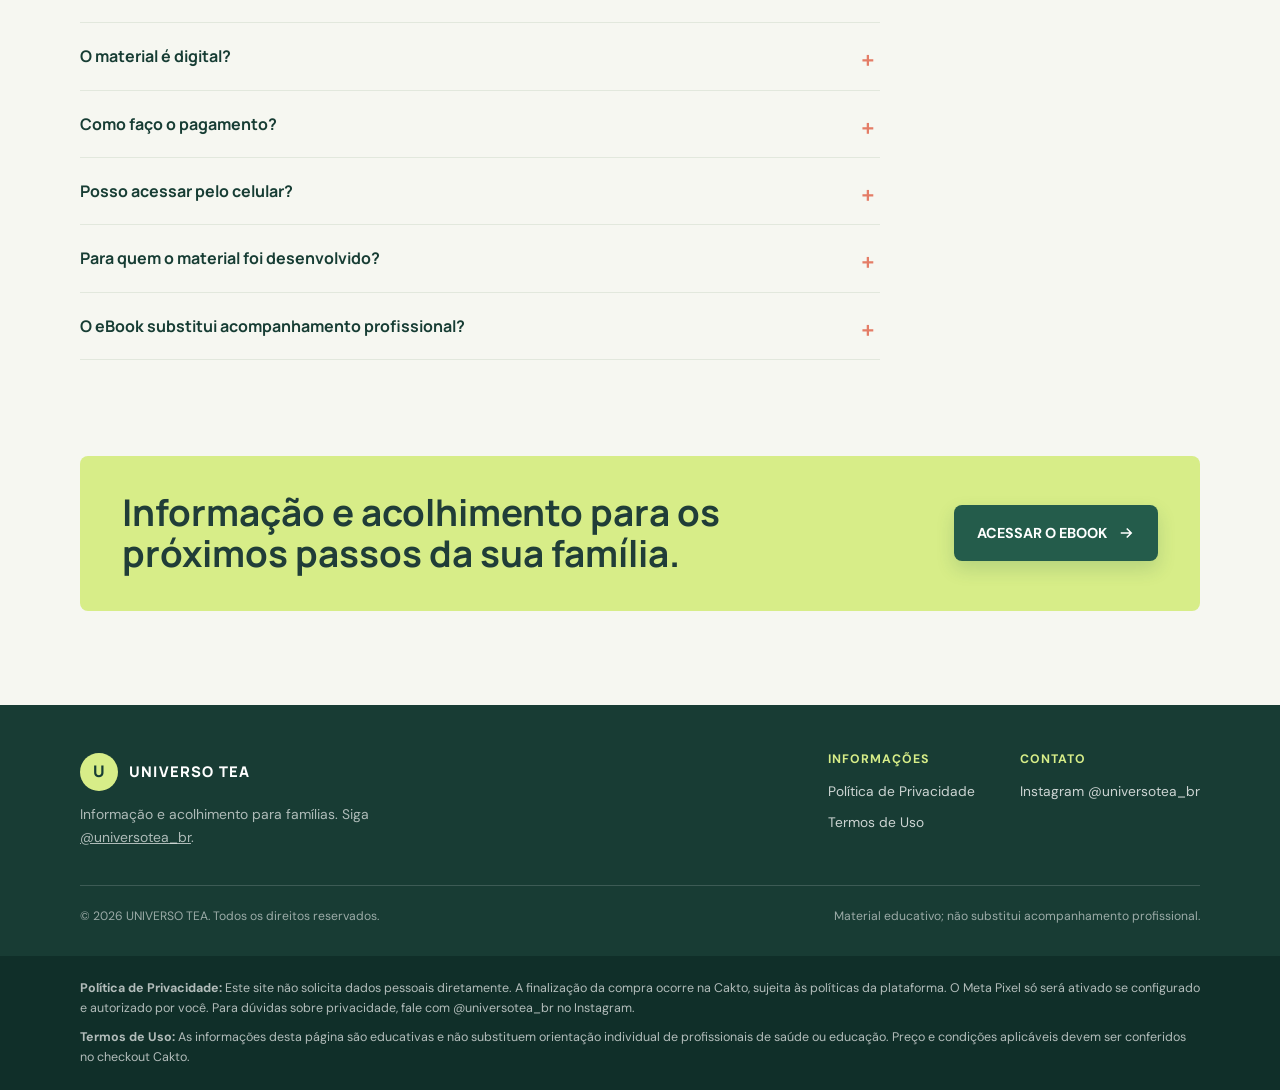
==== commit f5114050: "fixed site" ====
--- a/Documentos/Projetos/UNIVERSOTEA/Universo_tea_site/index.html
+++ b/Documentos/Projetos/UNIVERSOTEA/Universo_tea_site/index.html
@@ -1,172 +1,1789 @@
 <!DOCTYPE html>
 <html lang="pt-BR">
+
 <head>
-<meta charset="utf-8">
-<meta name="viewport" content="width=device-width, initial-scale=1, viewport-fit=cover">
-<title>Universo TEA | Materiais digitais para famílias atípicas</title>
-<meta name="description" content="Informação, acolhimento e ferramentas práticas para famílias atípicas. Materiais digitais para organizar a rotina e apoiar o dia a dia.">
-<link rel="stylesheet" href="https://fonts.googleapis.com/css2?family=Fredoka:wght@500;600&family=Nunito:wght@400;600;700&display=swap">
-<style>
-:root{--tq:#14a8a4;--ye:#ffc83d;--gr:#5cb85c;--co:#ff6f61;--or:#ff9a3c;--li:#a78bdb;--bg:#fffdf8;--card:#fff;--ink:#17323a;--mu:#4f6670;--ln:#e8e4d8;--ac:#0e7f7c;
-box-sizing:border-box;padding-top:env(safe-area-inset-top,0px);padding-bottom:env(safe-area-inset-bottom,0px)}
-@media(prefers-color-scheme:dark){:root:not([data-theme="light"]){--bg:#0f2226;--card:#173137;--ink:#f2f8f7;--mu:#a9c2c4;--ln:#2a4a50;--ac:#4fd6d1}}
-*,*::before,*::after{box-sizing:inherit}html{scroll-behavior:smooth;scroll-padding-top:84px}
-body{margin:0;background:var(--bg);color:var(--ink);font:400 1.05rem/1.65 Nunito,system-ui,sans-serif;overflow-x:hidden}
-h1,h2,h3{font-family:Fredoka,Nunito,sans-serif;line-height:1.15;margin:0 0 .5em;font-weight:600}h1{font-size:clamp(2.1rem,6vw,3.6rem)}h2{font-size:clamp(1.7rem,4vw,2.4rem)}
-.wrap{max-width:1140px;margin:0 auto;padding:0 20px}section{padding:72px 0}[hidden]{display:none!important}
-.sw{background:linear-gradient(100deg,var(--tq),var(--gr) 45%,var(--or));-webkit-background-clip:text;background-clip:text;color:transparent}
-header{position:sticky;top:env(safe-area-inset-top,0px);z-index:20;background:color-mix(in srgb,var(--bg) 90%,transparent);backdrop-filter:blur(12px);border-bottom:1px solid var(--ln)}
-.bar{display:flex;align-items:center;gap:10px;height:68px}.brand{display:flex;align-items:center;gap:10px;font:600 1.2rem Fredoka,sans-serif;color:var(--ink);text-decoration:none}
-.brand img{width:44px;height:44px;border-radius:50%;object-fit:cover;object-position:50% 30%}
-nav{margin-left:auto;display:flex;gap:4px}nav a{padding:8px 13px;border-radius:99px;color:var(--ink);text-decoration:none;font-weight:700;font-size:.95rem}nav a:hover{background:var(--ln)}
-.btn{display:inline-flex;align-items:center;justify-content:center;gap:8px;border:0;border-radius:99px;padding:13px 26px;font:700 .95rem Nunito,sans-serif;letter-spacing:.04em;text-transform:uppercase;cursor:pointer;text-decoration:none;transition:transform .2s,box-shadow .2s;min-height:46px}
-.btn:hover{transform:translateY(-2px)}.btn:active{transform:scale(.97)}.btn.p{background:var(--tq);color:#fff;box-shadow:0 10px 20px -10px var(--tq)}.btn.o{background:var(--or);color:#3a1e00}.btn.s{background:var(--card);color:var(--ink);border:2px solid var(--ln)}.btn[disabled]{opacity:.6;cursor:not-allowed;transform:none}
-:focus-visible{outline:3px solid var(--li);outline-offset:2px}
-.icon{background:none;border:2px solid var(--ln);border-radius:50%;width:46px;height:46px;display:grid;place-items:center;color:var(--ink);cursor:pointer}svg.i{width:22px;height:22px;stroke:currentColor;fill:none;stroke-width:2;stroke-linecap:round;stroke-linejoin:round}
-#menu{display:none}@media(max-width:860px){#menu{display:grid}nav{position:absolute;left:0;right:0;top:68px;background:var(--bg);flex-direction:column;padding:10px 20px 18px;border-bottom:1px solid var(--ln);display:none}nav.open{display:flex}#sbtn{margin-left:auto}}
-#srch{border-top:1px solid var(--ln);padding:12px 0}#srch form{display:flex;gap:10px}input[type=search]{flex:1;font:inherit;padding:12px 18px;border-radius:99px;border:2px solid var(--ln);background:var(--card);color:var(--ink);min-width:0}
-.hero{position:relative;overflow:hidden;padding:56px 0 80px}.hero .wrap{display:grid;grid-template-columns:1.1fr .9fr;gap:40px;align-items:center}.lead{font-size:1.18rem;color:var(--mu);max-width:34em}
-.stage{position:relative;max-width:440px;width:100%;aspect-ratio:1;margin:auto}.disc{position:absolute;inset:8%;border-radius:50%;background:#fff;box-shadow:0 30px 60px -24px rgba(20,168,164,.6);overflow:hidden;animation:fl 8s ease-in-out infinite}.disc img{width:100%;height:100%;object-fit:cover;mix-blend-mode:multiply}
-.o{}.orb{position:absolute;border-radius:50%;animation:fl 6s ease-in-out infinite;box-shadow:inset -6px -8px 14px rgba(0,0,0,.15),inset 5px 6px 10px rgba(255,255,255,.5)}@keyframes fl{50%{transform:translateY(-14px)}}
-.blob{position:absolute;border-radius:50%;filter:blur(70px);opacity:.35;z-index:-1}@media(max-width:860px){.hero .wrap{grid-template-columns:1fr}.stage{max-width:320px}}
-.head{max-width:640px;margin-bottom:30px}.head p{color:var(--mu);margin:0}
-.cats{display:grid;grid-template-columns:repeat(auto-fit,minmax(200px,1fr));gap:18px}.cat{background:var(--card);border:2px solid color-mix(in srgb,var(--c) 40%,var(--ln));border-radius:24px;padding:22px;text-align:left;cursor:pointer;color:var(--ink);font:inherit;transition:transform .25s,box-shadow .25s}.cat:hover{transform:translateY(-5px);box-shadow:0 18px 30px -18px var(--c)}
-.cat .ci{width:54px;height:54px;border-radius:16px;background:var(--c);color:#fff;display:grid;place-items:center;margin-bottom:12px}.cat h3{font-size:1.1rem;margin:0 0 4px}.cat small{color:var(--mu)}
-.grid{display:grid;grid-template-columns:repeat(auto-fill,minmax(260px,1fr));gap:24px}.card{background:var(--card);border:1px solid var(--ln);border-radius:26px;padding:16px;display:flex;flex-direction:column;transition:transform .3s,box-shadow .3s}.card:hover{transform:translateY(-5px);box-shadow:0 22px 36px -22px var(--c)}
-.cov{aspect-ratio:3/4;border-radius:16px;overflow:hidden;margin-bottom:14px;background:linear-gradient(150deg,var(--c),color-mix(in srgb,var(--c) 40%,#fff));display:grid;place-items:center;text-align:center;padding:18px;color:#fff;font:600 1.2rem Fredoka}.cov img{width:100%;height:100%;object-fit:contain;background:#fff}.cov small{display:block;font:700 .75rem Nunito;letter-spacing:.06em;text-transform:uppercase;margin-top:10px;opacity:.95}
-.tag{font:700 .76rem Nunito;letter-spacing:.05em;text-transform:uppercase;color:var(--ac)}.card h3{font-size:1.25rem;margin:4px 0 6px}.card p{margin:0 0 12px;color:var(--mu);font-size:.96rem}.price{font:600 1.6rem Fredoka;margin-top:auto;margin-bottom:12px}
-.about{background:color-mix(in srgb,var(--tq) 9%,var(--bg))}.about .wrap{display:grid;grid-template-columns:1fr 1fr;gap:44px;align-items:center}.ben{display:grid;gap:12px;padding:0;margin:0;list-style:none}.ben li{display:flex;gap:14px;align-items:center;background:var(--card);border:1px solid var(--ln);border-radius:18px;padding:14px 16px;font-weight:700}.ck{flex:none;width:36px;height:36px;border-radius:12px;display:grid;place-items:center;color:#fff}@media(max-width:860px){.about .wrap{grid-template-columns:1fr}}
-.final{background:linear-gradient(120deg,var(--tq),#3dbd8a);color:#fff;text-align:center;border-radius:32px;padding:56px 24px}.final .btn{background:var(--ye);color:#3a2a00}
-.chips{display:flex;flex-wrap:wrap;gap:8px;margin:0 0 18px}.chip{border:2px solid var(--ln);background:var(--card);color:var(--ink);border-radius:99px;padding:8px 16px;font:700 .9rem Nunito;cursor:pointer}.chip[aria-pressed=true]{background:var(--tq);border-color:var(--tq);color:#fff}
-.empty{background:var(--card);border:1px dashed var(--ln);border-radius:20px;padding:28px;color:var(--mu);text-align:center}
-footer{background:#10353a;color:#d6ecec;padding:52px 0 28px}footer .wrap{display:grid;grid-template-columns:1.4fr 1fr 1fr;gap:32px}footer a{color:#d6ecec;display:block;margin:6px 0;text-decoration:none}footer a:hover{color:#fff;text-decoration:underline}footer h4{color:#fff;margin:0 0 10px;font-family:Fredoka}.soon{display:block;margin:6px 0;opacity:.7}.copy{grid-column:1/-1;border-top:1px solid #2c5a60;padding-top:18px;font-size:.88rem;color:#a9cdcd}@media(max-width:760px){footer .wrap{grid-template-columns:1fr}}
-.tools{display:flex;gap:10px;margin-bottom:22px;flex-wrap:wrap}.tools input{flex:1;min-width:200px}select{font:inherit;padding:12px 16px;border-radius:99px;border:2px solid var(--ln);background:var(--card);color:var(--ink)}
-.cov{text-decoration:none}a.cov{display:grid}.new{position:absolute;top:26px;left:26px;background:var(--ye);color:#3a2a00;font:700 .72rem Nunito;letter-spacing:.06em;text-transform:uppercase;padding:4px 10px;border-radius:99px}
-.crumb{font-size:.9rem;color:var(--mu);margin-bottom:18px}.crumb a{color:var(--ac)}
-.pd{display:grid;grid-template-columns:1fr 340px;gap:36px;align-items:start}@media(max-width:900px){.pd{grid-template-columns:1fr}.buy{order:-1}}
-.gal{max-width:420px;margin:0 auto 24px}.zoom{border:0;padding:0;background:none;cursor:zoom-in;width:100%}.zoom img{width:100%;border-radius:18px;box-shadow:0 20px 36px -20px rgba(0,0,0,.4);display:block}.thumbs{display:flex;gap:8px;margin-top:10px}.thumbs button{border:2px solid var(--ln);border-radius:10px;padding:0;width:64px;height:64px;overflow:hidden;cursor:pointer;background:none}.thumbs img{width:100%;height:100%;object-fit:cover}
-.blk{margin-bottom:30px}.blk p{color:var(--mu)}.inc,.uses,.dl{list-style:none;padding:0;margin:0;display:grid;gap:10px}.inc{grid-template-columns:repeat(auto-fit,minmax(250px,1fr))}.inc li{display:flex;gap:12px;align-items:center;background:var(--card);border:1px solid var(--ln);border-radius:16px;padding:12px 14px;font-weight:700}
-.uses li{padding-left:22px;position:relative;color:var(--mu)}.uses li::before{content:"";position:absolute;left:0;top:.6em;width:9px;height:9px;border-radius:50%;background:var(--c)}
-details{background:var(--card);border:1px solid var(--ln);border-radius:16px;margin-bottom:10px;padding:0 18px}summary{cursor:pointer;font-weight:700;padding:16px 0}details p{margin:0 0 16px;color:var(--mu)}
-.notice{background:color-mix(in srgb,var(--ye) 22%,var(--card));border-radius:16px;padding:14px 18px;font-weight:700}
-.buy{position:sticky;top:84px}.bx{background:var(--card);border:2px solid var(--c);border-radius:26px;padding:20px;box-shadow:0 22px 40px -26px var(--c)}.bt{display:flex;gap:12px;align-items:center;margin-bottom:10px}.bt img,.bt span{width:56px;height:75px;border-radius:8px;object-fit:cover;flex:none}.av{margin:0 0 10px}.dl{margin-bottom:16px;font-size:.93rem;color:var(--mu)}.dl li::before{content:"✓ ";color:var(--gr);font-weight:700}
-#lb{position:fixed;inset:0;z-index:60;background:rgba(10,20,24,.85);display:grid;place-items:center;padding:20px;cursor:zoom-out}#lb[hidden]{display:none}#lb img{max-width:100%;max-height:88vh;border-radius:12px}#lbx{position:absolute;top:calc(14px + env(safe-area-inset-top,0px));right:16px;border:0;border-radius:99px;padding:10px 18px;font:700 .9rem Nunito;cursor:pointer}
-.rv{opacity:0;transform:translateY(24px);transition:opacity .7s,transform .7s}.rv.in{opacity:1;transform:none}
-@media(prefers-reduced-motion:reduce){*,*::before,*::after{animation:none!important;transition:none!important;scroll-behavior:auto!important}.rv{opacity:1;transform:none}}
-</style>
+    <meta charset="utf-8">
+    <meta name="viewport" content="width=device-width, initial-scale=1, viewport-fit=cover">
+    <meta name="theme-color" content="#f6f7f1">
+    <title>Meu Filho Recebeu o Diagnóstico. E Agora? | UNIVERSO TEA</title>
+    <meta name="description"
+        content="Um eBook digital para ajudar famílias a organizar os primeiros passos após o diagnóstico de autismo, com informação clara e acolhimento.">
+    <meta property="og:type" content="product">
+    <meta property="og:title" content="Meu Filho Recebeu o Diagnóstico. E Agora? | UNIVERSO TEA">
+    <meta property="og:description"
+        content="Um guia digital para apoiar famílias com clareza e acolhimento nos primeiros passos após o diagnóstico.">
+    <meta property="og:image" content="assets/capa-ebook.webp">
+    <meta property="og:image:alt" content="Capa do eBook Meu Filho Recebeu o Diagnóstico. E Agora?, da UNIVERSO TEA">
+    <meta property="og:site_name" content="UNIVERSO TEA">
+    <meta property="og:locale" content="pt_BR">
+    <meta name="twitter:card" content="summary">
+    <link rel="preconnect" href="https://fonts.googleapis.com">
+    <link rel="preconnect" href="https://fonts.gstatic.com" crossorigin>
+    <link
+        href="https://fonts.googleapis.com/css2?family=DM+Sans:wght@400;500;600;700&family=Manrope:wght@400;500;600;700;800&display=swap"
+        rel="stylesheet">
+    <style>
+        :root {
+            color-scheme: light;
+            --ink: #203d38;
+            --muted: #64736d;
+            --paper: #f6f7f1;
+            --surface: #fffefa;
+            --green: #245c4b;
+            --green-deep: #173d34;
+            --lime: #d7ed88;
+            --coral: #e47d67;
+            --line: #e2e8dd;
+            --shadow: 0 24px 70px rgba(36, 68, 51, .12);
+            --font-body: "DM Sans", sans-serif;
+            --font-display: "Manrope", sans-serif;
+            font-family: var(--font-body);
+            color: var(--ink);
+            background: var(--paper);
+            scroll-behavior: smooth;
+            scroll-padding-top: 84px;
+        }
+
+        *,
+        *::before,
+        *::after {
+            box-sizing: border-box;
+        }
+
+        body {
+            margin: 0;
+            background: var(--paper);
+            font-size: 16px;
+            line-height: 1.65;
+        }
+
+        img {
+            display: block;
+            max-width: 100%;
+        }
+
+        a {
+            color: inherit;
+        }
+
+        button {
+            font: inherit;
+        }
+
+        .wrap {
+            width: min(1120px, calc(100% - 48px));
+            margin-inline: auto;
+        }
+
+        .eyebrow {
+            display: inline-flex;
+            align-items: center;
+            gap: 9px;
+            color: var(--green);
+            font-size: .76rem;
+            font-weight: 700;
+            letter-spacing: .12em;
+            text-transform: uppercase;
+        }
+
+        .eyebrow::before {
+            width: 22px;
+            height: 2px;
+            content: "";
+            background: var(--coral);
+        }
+
+        h1,
+        h2,
+        h3,
+        p {
+            margin-top: 0;
+        }
+
+        h1,
+        h2,
+        h3 {
+            font-family: var(--font-display);
+            letter-spacing: 0;
+            line-height: 1.12;
+        }
+
+        h1 {
+            max-width: 700px;
+            margin-bottom: 22px;
+            font-size: clamp(2.6rem, 5vw, 4.65rem);
+            font-weight: 700;
+        }
+
+        h2 {
+            margin-bottom: 18px;
+            font-size: clamp(2rem, 3.2vw, 3rem);
+            font-weight: 700;
+        }
+
+        h3 {
+            font-size: 1.15rem;
+        }
+
+        .section {
+            padding-block: 96px;
+        }
+
+        .section-head {
+            max-width: 640px;
+            margin-bottom: 42px;
+        }
+
+        .section-head p,
+        .muted {
+            color: var(--muted);
+        }
+
+        .topbar {
+            position: sticky;
+            z-index: 20;
+            top: 0;
+            border-bottom: 1px solid rgba(32, 61, 56, .08);
+            background: rgba(246, 247, 241, .92);
+            backdrop-filter: blur(14px);
+        }
+
+        .nav {
+            min-height: 76px;
+            display: flex;
+            align-items: center;
+            justify-content: space-between;
+            gap: 20px;
+        }
+
+        .brand {
+            display: inline-flex;
+            align-items: center;
+            gap: 11px;
+            color: var(--green-deep);
+            text-decoration: none;
+        }
+
+        .brand-mark {
+            display: grid;
+            width: 38px;
+            height: 38px;
+            place-items: center;
+            border-radius: 50%;
+            background: var(--lime);
+            color: var(--green-deep);
+            font-family: var(--font-display);
+            font-weight: 800;
+        }
+
+        .brand-name {
+            font-family: var(--font-display);
+            font-size: .92rem;
+            font-weight: 800;
+            letter-spacing: .08em;
+        }
+
+        .nav-links {
+            display: flex;
+            align-items: center;
+            gap: 27px;
+        }
+
+        .nav-links a {
+            color: var(--muted);
+            font-size: .9rem;
+            font-weight: 600;
+            text-decoration: none;
+        }
+
+        .nav-links a:hover {
+            color: var(--green);
+        }
+
+        .nav-toggle {
+            display: none;
+            width: 44px;
+            height: 44px;
+            border: 1px solid var(--line);
+            border-radius: 50%;
+            background: var(--surface);
+            color: var(--ink);
+            cursor: pointer;
+        }
+
+        .button {
+            display: inline-flex;
+            min-height: 56px;
+            align-items: center;
+            justify-content: center;
+            gap: 10px;
+            padding: 15px 23px;
+            border: 0;
+            border-radius: 8px;
+            background: var(--green);
+            box-shadow: 0 8px 18px rgba(36, 92, 75, .18);
+            color: white;
+            font-size: .9rem;
+            font-weight: 700;
+            text-align: center;
+            text-decoration: none;
+            transition: background .2s, transform .2s, box-shadow .2s;
+            cursor: pointer;
+        }
+
+        .button:hover {
+            transform: translateY(-2px);
+            background: var(--green-deep);
+            box-shadow: 0 12px 24px rgba(36, 92, 75, .22);
+        }
+
+        .button:focus-visible,
+        a:focus-visible,
+        button:focus-visible,
+        summary:focus-visible {
+            outline: 3px solid var(--coral);
+            outline-offset: 3px;
+        }
+
+        .button svg {
+            width: 18px;
+            height: 18px;
+            flex: none;
+        }
+
+        .nav .button {
+            min-height: 44px;
+            padding: 10px 17px;
+            font-size: .8rem;
+        }
+
+        .hero {
+            position: relative;
+            overflow: hidden;
+            padding-block: 72px 92px;
+        }
+
+        .hero::before {
+            position: absolute;
+            z-index: -1;
+            top: 4%;
+            right: -9%;
+            width: 46vw;
+            height: 46vw;
+            max-width: 620px;
+            max-height: 620px;
+            border-radius: 50%;
+            background: radial-gradient(circle, rgba(215, 237, 136, .52) 0%, rgba(215, 237, 136, 0) 69%);
+            content: "";
+        }
+
+        .hero-grid {
+            display: grid;
+            grid-template-columns: minmax(0, 1.12fr) minmax(330px, .88fr);
+            align-items: center;
+            gap: 52px;
+        }
+
+        .hero-copy {
+            animation: rise .65s ease both;
+        }
+
+        .hero-copy h1 em {
+            color: var(--green);
+            font-style: normal;
+        }
+
+        .hero-copy .lead {
+            max-width: 570px;
+            margin-bottom: 26px;
+            color: var(--muted);
+            font-size: 1.12rem;
+        }
+
+        .product-name {
+            margin-bottom: 22px;
+            color: var(--green-deep);
+            font-family: var(--font-display);
+            font-size: .87rem;
+            font-weight: 800;
+        }
+
+        .button-main {
+            min-width: 285px;
+            min-height: 62px;
+        }
+
+        .trust-note {
+            display: flex;
+            align-items: center;
+            gap: 8px;
+            margin: 14px 0 0;
+            color: var(--muted);
+            font-size: .82rem;
+        }
+
+        .trust-note svg {
+            width: 16px;
+            height: 16px;
+            color: var(--green);
+        }
+
+        .hero-art {
+            position: relative;
+            display: grid;
+            min-height: 450px;
+            place-items: center;
+            animation: rise .8s .08s ease both;
+        }
+
+        .art-wash {
+            position: absolute;
+            inset: 9% 1% 4% 7%;
+            transform: rotate(-5deg);
+            border-radius: 48% 52% 43% 57% / 49% 42% 58% 51%;
+            background: #e9eee2;
+        }
+
+        .book {
+            position: relative;
+            width: min(320px, 72vw);
+            min-height: 410px;
+            overflow: hidden;
+            padding: 36px 29px;
+            transform: rotate(3deg);
+            border: 1px solid rgba(255, 255, 255, .55);
+            border-radius: 5px 17px 17px 5px;
+            background: linear-gradient(147deg, #335f50, #173d34 75%);
+            box-shadow: 20px 24px 42px rgba(26, 57, 44, .27), inset 6px 0 0 rgba(255, 255, 255, .08);
+            color: white;
+        }
+
+        .book::before {
+            position: absolute;
+            top: -56px;
+            right: -70px;
+            width: 225px;
+            height: 225px;
+            border: 1px solid rgba(215, 237, 136, .35);
+            border-radius: 50%;
+            box-shadow: 0 0 0 18px rgba(215, 237, 136, .05), 0 0 0 38px rgba(215, 237, 136, .04);
+            content: "";
+        }
+
+        .book::after {
+            position: absolute;
+            right: 0;
+            bottom: 0;
+            width: 100%;
+            height: 34%;
+            background: linear-gradient(145deg, transparent 35%, rgba(215, 237, 136, .12));
+            content: "";
+        }
+
+        .book-cover-image {
+            position: absolute;
+            z-index: 2;
+            inset: 0;
+            width: 100%;
+            height: 100%;
+            object-fit: contain;
+        }
+
+        .book.cover-art {
+            padding: 0;
+            background: var(--surface);
+        }
+
+        .book-kicker {
+            position: relative;
+            z-index: 1;
+            display: block;
+            color: var(--lime);
+            font-size: .68rem;
+            font-weight: 700;
+            letter-spacing: .16em;
+            text-transform: uppercase;
+        }
+
+        .book h2 {
+            position: relative;
+            z-index: 1;
+            margin-top: 74px;
+            margin-bottom: 16px;
+            font-size: 2rem;
+            line-height: 1.1;
+        }
+
+        .book p {
+            position: relative;
+            z-index: 1;
+            max-width: 210px;
+            color: rgba(255, 255, 255, .78);
+            font-size: .89rem;
+        }
+
+        .book-bottom {
+            position: absolute;
+            z-index: 1;
+            bottom: 25px;
+            left: 29px;
+            color: rgba(255, 255, 255, .9);
+            font-family: var(--font-display);
+            font-size: .71rem;
+            font-weight: 800;
+            letter-spacing: .13em;
+        }
+
+        .hero-facts {
+            display: flex;
+            flex-wrap: wrap;
+            gap: 9px 22px;
+            margin-top: 25px;
+            color: var(--muted);
+            font-size: .78rem;
+        }
+
+        .hero-facts span {
+            display: inline-flex;
+            align-items: center;
+            gap: 6px;
+        }
+
+        .hero-facts svg {
+            width: 15px;
+            height: 15px;
+            color: var(--green);
+        }
+
+        .problem {
+            background: #edf1e9;
+        }
+
+        .problem-grid {
+            display: grid;
+            grid-template-columns: .87fr 1.13fr;
+            gap: 76px;
+            align-items: start;
+        }
+
+        .problem-copy p {
+            color: var(--muted);
+        }
+
+        .question-list {
+            display: grid;
+            gap: 12px;
+        }
+
+        .question {
+            display: flex;
+            align-items: flex-start;
+            gap: 14px;
+            padding: 17px 19px;
+            border: 1px solid rgba(36, 92, 75, .1);
+            border-radius: 6px;
+            background: rgba(255, 254, 250, .8);
+            font-weight: 600;
+        }
+
+        .question-mark {
+            display: grid;
+            width: 27px;
+            height: 27px;
+            flex: none;
+            place-items: center;
+            border-radius: 50%;
+            background: #e4edcf;
+            color: var(--green);
+            font-family: var(--font-display);
+            font-weight: 800;
+        }
+
+        .product {
+            background: var(--surface);
+        }
+
+        .product-grid {
+            display: grid;
+            grid-template-columns: .8fr 1.2fr;
+            gap: 76px;
+            align-items: center;
+        }
+
+        .product-visual {
+            position: relative;
+            display: grid;
+            min-height: 380px;
+            place-items: center;
+            overflow: hidden;
+            border-radius: 8px;
+            background: #f1f3eb;
+        }
+
+        .product-visual .book {
+            width: 245px;
+            min-height: 315px;
+            padding: 28px 24px;
+        }
+
+        .product-visual .book h2 {
+            margin-top: 55px;
+            font-size: 1.62rem;
+        }
+
+        .product-visual .book-bottom {
+            bottom: 20px;
+            left: 24px;
+        }
+
+        .product-copy p {
+            color: var(--muted);
+        }
+
+        .detail-row {
+            display: flex;
+            gap: 12px;
+            padding-block: 14px;
+            border-top: 1px solid var(--line);
+        }
+
+        .detail-row strong {
+            width: 126px;
+            flex: none;
+            color: var(--green-deep);
+            font-size: .88rem;
+        }
+
+        .detail-row span {
+            color: var(--muted);
+            font-size: .9rem;
+        }
+
+        .contents {
+            background: #f6f7f1;
+        }
+
+        .contents-grid {
+            display: grid;
+            grid-template-columns: repeat(3, 1fr);
+            gap: 14px;
+        }
+
+        .content-item {
+            display: flex;
+            min-height: 124px;
+            gap: 14px;
+            padding: 19px;
+            border: 1px solid var(--line);
+            border-radius: 6px;
+            background: var(--surface);
+        }
+
+        .content-icon {
+            display: grid;
+            width: 38px;
+            height: 38px;
+            flex: none;
+            place-items: center;
+            border-radius: 6px;
+            background: #eaf0df;
+            color: var(--green);
+        }
+
+        .content-icon svg {
+            width: 20px;
+            height: 20px;
+        }
+
+        .content-item h3 {
+            margin: 4px 0 0;
+            font-size: .98rem;
+            line-height: 1.4;
+        }
+
+        .benefits {
+            background: var(--green-deep);
+            color: white;
+        }
+
+        .benefits .eyebrow {
+            color: var(--lime);
+        }
+
+        .benefits .section-head p {
+            color: rgba(255, 255, 255, .72);
+        }
+
+        .benefits-grid {
+            display: grid;
+            grid-template-columns: repeat(4, 1fr);
+            gap: 25px;
+        }
+
+        .benefit {
+            padding-top: 20px;
+            border-top: 1px solid rgba(255, 255, 255, .24);
+        }
+
+        .benefit svg {
+            width: 24px;
+            height: 24px;
+            margin-bottom: 19px;
+            color: var(--lime);
+        }
+
+        .benefit h3 {
+            margin-bottom: 8px;
+            font-size: 1.04rem;
+        }
+
+        .benefit p {
+            margin-bottom: 0;
+            color: rgba(255, 255, 255, .7);
+            font-size: .88rem;
+        }
+
+        .audience {
+            background: var(--surface);
+        }
+
+        .audience-grid {
+            display: grid;
+            grid-template-columns: repeat(4, 1fr);
+            gap: 14px;
+        }
+
+        .audience-item {
+            padding: 22px 18px;
+            border: 1px solid var(--line);
+            border-radius: 6px;
+            background: #fff;
+        }
+
+        .audience-item svg {
+            width: 23px;
+            height: 23px;
+            margin-bottom: 18px;
+            color: var(--coral);
+        }
+
+        .audience-item h3 {
+            margin-bottom: 7px;
+            font-size: .98rem;
+        }
+
+        .audience-item p {
+            margin-bottom: 0;
+            color: var(--muted);
+            font-size: .84rem;
+        }
+
+        .offer {
+            background: #edf1e9;
+        }
+
+        .offer-panel {
+            display: grid;
+            grid-template-columns: .78fr 1.22fr;
+            gap: 58px;
+            align-items: center;
+            padding: 48px;
+            border: 1px solid #dfe6d9;
+            border-radius: 8px;
+            background: var(--surface);
+            box-shadow: var(--shadow);
+        }
+
+        .offer-book {
+            display: grid;
+            min-height: 330px;
+            place-items: center;
+            overflow: hidden;
+            border-radius: 6px;
+            background: #f1f3eb;
+        }
+
+        .offer-book .book {
+            width: 205px;
+            min-height: 275px;
+            padding: 23px 20px;
+        }
+
+        .offer-book .book h2 {
+            margin-top: 44px;
+            font-size: 1.42rem;
+        }
+
+        .offer-book .book-bottom {
+            bottom: 18px;
+            left: 20px;
+            font-size: .6rem;
+        }
+
+        .offer-copy h2 {
+            max-width: 510px;
+            font-size: 2rem;
+        }
+
+        .offer-copy>p {
+            color: var(--muted);
+        }
+
+        .offer-price {
+            margin-block: 20px 5px;
+            color: var(--green-deep);
+            font-family: var(--font-display);
+            font-size: 2.4rem;
+            font-weight: 800;
+            line-height: 1.1;
+        }
+
+        .price-note {
+            color: var(--muted);
+            font-size: .76rem;
+        }
+
+        .offer-points {
+            display: grid;
+            gap: 8px;
+            margin: 23px 0;
+            padding: 0;
+            list-style: none;
+        }
+
+        .offer-points li {
+            display: flex;
+            gap: 9px;
+            color: var(--muted);
+            font-size: .87rem;
+        }
+
+        .offer-points svg {
+            width: 18px;
+            height: 18px;
+            flex: none;
+            color: var(--green);
+        }
+
+        .faq {
+            background: var(--paper);
+        }
+
+        .faq-list {
+            max-width: 800px;
+        }
+
+        .faq details {
+            border-top: 1px solid var(--line);
+        }
+
+        .faq details:last-child {
+            border-bottom: 1px solid var(--line);
+        }
+
+        .faq summary {
+            position: relative;
+            padding: 20px 36px 20px 0;
+            color: var(--green-deep);
+            font-family: var(--font-display);
+            font-size: 1rem;
+            font-weight: 700;
+            cursor: pointer;
+            list-style: none;
+        }
+
+        .faq summary::-webkit-details-marker {
+            display: none;
+        }
+
+        .faq summary::after {
+            position: absolute;
+            top: 17px;
+            right: 5px;
+            color: var(--coral);
+            font-size: 1.5rem;
+            content: "+";
+        }
+
+        .faq details[open] summary::after {
+            content: "−";
+        }
+
+        .faq details p {
+            max-width: 690px;
+            padding: 0 20px 18px 0;
+            margin-bottom: 0;
+            color: var(--muted);
+        }
+
+        .closing {
+            padding-block: 0 94px;
+            background: var(--paper);
+        }
+
+        .closing-panel {
+            display: flex;
+            align-items: center;
+            justify-content: space-between;
+            gap: 30px;
+            padding: 36px 42px;
+            border-radius: 8px;
+            background: var(--lime);
+        }
+
+        .closing-panel h2 {
+            max-width: 630px;
+            margin-bottom: 0;
+            font-size: clamp(1.6rem, 3vw, 2.3rem);
+        }
+
+        .footer {
+            padding: 48px 0 30px;
+            background: #183c34;
+            color: white;
+        }
+
+        .footer-grid {
+            display: grid;
+            grid-template-columns: 1fr auto auto;
+            gap: 45px;
+        }
+
+        .footer .brand {
+            color: white;
+        }
+
+        .footer-brand p {
+            max-width: 310px;
+            margin: 12px 0 0;
+            color: rgba(255, 255, 255, .65);
+            font-size: .87rem;
+        }
+
+        .footer h3 {
+            margin-bottom: 14px;
+            color: var(--lime);
+            font-family: var(--font-body);
+            font-size: .77rem;
+            letter-spacing: .08em;
+            text-transform: uppercase;
+        }
+
+        .footer-links {
+            display: grid;
+            gap: 8px;
+        }
+
+        .footer-links a {
+            color: rgba(255, 255, 255, .78);
+            font-size: .86rem;
+            text-decoration: none;
+        }
+
+        .footer-links a:hover {
+            color: white;
+            text-decoration: underline;
+        }
+
+        .footer-bottom {
+            display: flex;
+            justify-content: space-between;
+            gap: 20px;
+            margin-top: 36px;
+            padding-top: 20px;
+            border-top: 1px solid rgba(255, 255, 255, .16);
+            color: rgba(255, 255, 255, .57);
+            font-size: .76rem;
+        }
+
+        .legal {
+            padding-block: 22px;
+            background: #102f29;
+            color: rgba(255, 255, 255, .68);
+            font-size: .78rem;
+        }
+
+        .legal p {
+            margin-bottom: 8px;
+        }
+
+        .legal p:last-child {
+            margin-bottom: 0;
+        }
+
+        .mobile-buy {
+            display: none;
+        }
+
+        .consent {
+            position: fixed;
+            z-index: 50;
+            right: 20px;
+            bottom: 20px;
+            left: 20px;
+            display: none;
+            max-width: 620px;
+            margin-inline: auto;
+            padding: 17px 19px;
+            border: 1px solid var(--line);
+            border-radius: 8px;
+            background: var(--surface);
+            box-shadow: var(--shadow);
+        }
+
+        .consent.visible {
+            display: flex;
+            align-items: center;
+            justify-content: space-between;
+            gap: 18px;
+        }
+
+        .consent p {
+            margin: 0;
+            color: var(--muted);
+            font-size: .8rem;
+        }
+
+        .consent-actions {
+            display: flex;
+            flex: none;
+            gap: 8px;
+        }
+
+        .consent button {
+            min-height: 42px;
+            padding: 9px 14px;
+            border: 0;
+            border-radius: 6px;
+            background: var(--green);
+            color: white;
+            font-weight: 700;
+            cursor: pointer;
+        }
+
+        .consent button.secondary {
+            border: 1px solid var(--line);
+            background: transparent;
+            color: var(--ink);
+        }
+
+        .reveal {
+            animation: rise .6s ease both;
+        }
+
+        @keyframes rise {
+            from {
+                opacity: 0;
+                transform: translateY(14px);
+            }
+
+            to {
+                opacity: 1;
+                transform: translateY(0);
+            }
+        }
+
+        @media (max-width: 900px) {
+            .wrap {
+                width: min(100% - 40px, 700px);
+            }
+
+            .section {
+                padding-block: 76px;
+            }
+
+            .nav-links {
+                gap: 16px;
+            }
+
+            .nav-links a:not(.button) {
+                display: none;
+            }
+
+            .hero-grid {
+                grid-template-columns: 1fr .78fr;
+                gap: 20px;
+            }
+
+            .hero-art {
+                min-height: 385px;
+            }
+
+            .book {
+                width: 280px;
+                min-height: 365px;
+            }
+
+            .book h2 {
+                margin-top: 54px;
+                font-size: 1.8rem;
+            }
+
+            .problem-grid,
+            .product-grid {
+                gap: 42px;
+            }
+
+            .contents-grid {
+                grid-template-columns: repeat(2, 1fr);
+            }
+
+            .benefits-grid,
+            .audience-grid {
+                grid-template-columns: repeat(2, 1fr);
+            }
+
+            .audience-grid {
+                grid-template-columns: repeat(2, minmax(0, 1fr));
+            }
+
+            .offer-panel {
+                gap: 34px;
+                padding: 34px;
+            }
+        }
+
+        @media (max-width: 620px) {
+            body {
+                padding-bottom: calc(76px + env(safe-area-inset-bottom, 0px));
+                font-size: 15px;
+            }
+
+            .wrap {
+                width: calc(100% - 36px);
+            }
+
+            .section {
+                padding-block: 66px;
+            }
+
+            .section-head {
+                margin-bottom: 29px;
+            }
+
+            .nav {
+                min-height: 64px;
+            }
+
+            .brand-mark {
+                width: 34px;
+                height: 34px;
+            }
+
+            .brand-name {
+                font-size: .82rem;
+            }
+
+            .nav .button {
+                display: none;
+            }
+
+            .nav-toggle {
+                display: grid;
+                place-items: center;
+            }
+
+            .nav-links {
+                position: absolute;
+                top: 63px;
+                right: 0;
+                left: 0;
+                display: none;
+                align-items: stretch;
+                gap: 0;
+                padding: 8px 20px 16px;
+                border-bottom: 1px solid var(--line);
+                background: var(--paper);
+            }
+
+            .nav-links.open {
+                display: flex;
+                flex-direction: column;
+            }
+
+            .nav-links a:not(.button) {
+                display: block;
+                padding: 12px 0;
+                border-bottom: 1px solid var(--line);
+            }
+
+            .hero {
+                padding-block: 48px 50px;
+            }
+
+            .hero-grid {
+                grid-template-columns: minmax(0, 1fr);
+                gap: 18px;
+            }
+
+            .hero-grid>*,
+            .hero-art {
+                min-width: 0;
+                max-width: 100%;
+            }
+
+            .hero-art {
+                overflow: hidden;
+            }
+
+            h1 {
+                max-width: 560px;
+                font-size: clamp(2.45rem, 10.5vw, 3.35rem);
+            }
+
+            .hero-copy .lead {
+                font-size: 1rem;
+            }
+
+            .button-main {
+                width: 100%;
+                min-width: 0;
+            }
+
+            .hero-art {
+                min-height: 355px;
+                margin-top: 4px;
+            }
+
+            .book {
+                width: 250px;
+                max-width: calc(100% - 32px);
+                min-height: 325px;
+                padding: 29px 24px;
+            }
+
+            .audience-grid {
+                grid-template-columns: repeat(2, minmax(0, 1fr));
+            }
+
+            .book h2 {
+                margin-top: 49px;
+                font-size: 1.72rem;
+            }
+
+            .book-bottom {
+                left: 24px;
+            }
+
+            .hero-facts {
+                gap: 8px 15px;
+                font-size: .74rem;
+            }
+
+            .problem-grid,
+            .product-grid {
+                grid-template-columns: 1fr;
+                gap: 25px;
+            }
+
+            .question {
+                padding: 14px;
+                font-size: .9rem;
+            }
+
+            .product-visual {
+                min-height: 330px;
+            }
+
+            .detail-row {
+                gap: 8px;
+            }
+
+            .detail-row strong {
+                width: 105px;
+                font-size: .82rem;
+            }
+
+            .detail-row span {
+                font-size: .84rem;
+            }
+
+            .contents-grid {
+                grid-template-columns: 1fr;
+                gap: 10px;
+            }
+
+            .content-item {
+                min-height: 0;
+                padding: 15px;
+            }
+
+            .benefits-grid,
+            .audience-grid {
+                grid-template-columns: 1fr 1fr;
+                gap: 18px 13px;
+            }
+
+            .audience-grid {
+                grid-template-columns: repeat(2, minmax(0, 1fr));
+            }
+
+            .benefit {
+                padding-top: 15px;
+            }
+
+            .benefit svg {
+                margin-bottom: 11px;
+            }
+
+            .benefit h3 {
+                font-size: .96rem;
+            }
+
+            .benefit p,
+            .audience-item p {
+                font-size: .8rem;
+            }
+
+            .audience-item {
+                padding: 17px 14px;
+            }
+
+            .audience-item svg {
+                margin-bottom: 12px;
+            }
+
+            .offer-panel {
+                grid-template-columns: 1fr;
+                gap: 26px;
+                padding: 20px;
+            }
+
+            .offer-book {
+                min-height: 285px;
+            }
+
+            .offer-copy h2 {
+                font-size: 1.75rem;
+            }
+
+            .offer-copy .button {
+                width: 100%;
+            }
+
+            .closing {
+                padding-bottom: 66px;
+            }
+
+            .closing-panel {
+                align-items: stretch;
+                flex-direction: column;
+                padding: 27px 22px;
+            }
+
+            .closing-panel .button {
+                width: 100%;
+            }
+
+            .footer-grid {
+                grid-template-columns: 1fr 1fr;
+                gap: 28px 18px;
+            }
+
+            .footer-brand {
+                grid-column: 1 / -1;
+            }
+
+            .footer-bottom {
+                flex-direction: column;
+                gap: 5px;
+            }
+
+            .mobile-buy {
+                position: fixed;
+                z-index: 30;
+                right: 0;
+                bottom: 0;
+                left: 0;
+                display: flex;
+                align-items: center;
+                justify-content: space-between;
+                gap: 12px;
+                padding: 10px 18px calc(10px + env(safe-area-inset-bottom, 0px));
+                border-top: 1px solid var(--line);
+                background: rgba(255, 254, 250, .97);
+                backdrop-filter: blur(12px);
+            }
+
+            .mobile-price {
+                color: var(--green-deep);
+                font-family: var(--font-display);
+                font-size: 1.03rem;
+                font-weight: 800;
+                white-space: nowrap;
+            }
+
+            .mobile-buy .button {
+                min-height: 46px;
+                padding: 10px 14px;
+                font-size: .76rem;
+            }
+
+            .consent.visible {
+                align-items: stretch;
+                flex-direction: column;
+            }
+        }
+
+        @media (prefers-reduced-motion: reduce) {
+
+            *,
+            *::before,
+            *::after {
+                scroll-behavior: auto !important;
+                animation-duration: .01ms !important;
+                animation-iteration-count: 1 !important;
+                transition-duration: .01ms !important;
+            }
+        }
+    </style>
 </head>
+
 <body>
-<header><div class="wrap bar">
-<a class="brand" href="#inicio"><img src="[data-uri]" alt="">Universo TEA</a>
-<nav id="nav" aria-label="Principal"><a href="#inicio">Início</a><a href="#produtos">Todos os produtos</a><a href="#categorias">Categorias</a><a href="#sobre">Sobre nós</a><a href="#contato">Contato</a></nav>
-<button class="icon" id="sbtn" aria-label="Pesquisar produtos" aria-expanded="false"><svg class="i" viewBox="0 0 24 24"><circle cx="11" cy="11" r="7"/><path d="M21 21l-5-5"/></svg></button>
-<button class="icon" id="menu" aria-label="Abrir menu" aria-expanded="false"><svg class="i" viewBox="0 0 24 24"><path d="M4 7h16M4 12h16M4 17h16"/></svg></button>
-</div><div class="wrap" id="srch" hidden><form id="sform" role="search"><input type="search" id="sq" placeholder="Pesquisar produto pelo nome" aria-label="Pesquisar produto pelo nome"><button class="btn p" type="submit">Buscar</button></form></div></header>
-
-<div id="home">
-<section class="hero" id="inicio"><span class="blob" style="width:320px;height:320px;background:var(--tq);top:-90px;left:-90px"></span><span class="blob" style="width:300px;height:300px;background:var(--or);bottom:-70px;right:-60px"></span>
-<div class="wrap"><div><h1>Um universo de <span class="sw">possibilidades</span> para sua família.</h1><p class="lead">Materiais digitais, orientações e ferramentas práticas para apoiar famílias atípicas no dia a dia.</p><p style="margin-top:26px"><a class="btn p" href="#produtos">Conhecer produtos</a></p></div>
-<div class="stage" aria-hidden="true"><div class="disc"><img src="[data-uri]" alt=""></div><span class="orb" style="width:54px;height:54px;background:var(--ye);top:4%;left:10%"></span><span class="orb" style="width:40px;height:40px;background:var(--co);top:16%;right:2%;animation-delay:-2s"></span><span class="orb" style="width:32px;height:32px;background:var(--gr);bottom:10%;left:2%;animation-delay:-3s"></span><span class="orb" style="width:60px;height:60px;background:var(--li);bottom:0;right:14%;animation-delay:-1s"></span></div></div></section>
-
-<section id="categorias" style="padding-top:0"><div class="wrap"><div class="head rv"><h2>Categorias</h2><p>Encontre o tipo de apoio que faz sentido para a sua rotina.</p></div><div class="cats" id="cats"></div></div></section>
-
-<section id="destaques" style="padding-top:0"><div class="wrap"><div class="head rv"><h2>Produtos em destaque</h2></div><div class="grid" id="feat"></div></div></section>
-
-<section class="about" id="sobre"><div class="wrap"><div class="rv"><h2>Mais acolhimento e <span class="sw">informação</span> para famílias atípicas.</h2><p>A UNIVERSO TEA nasceu com o propósito de reunir materiais digitais e ferramentas práticas que possam ajudar famílias a organizar sua rotina, encontrar informações e apoiar o desenvolvimento e a autonomia de suas crianças.</p></div><ul class="ben rv" id="ben"></ul></div></section>
-
-<section><div class="wrap"><div class="final rv"><h2>Encontre materiais que podem fazer parte da sua jornada.</h2><p><a class="btn" href="#produtos">Explorar produtos</a></p></div></div></section>
-
-<section id="contato" style="padding-top:0"><div class="wrap rv"><h2>Contato</h2><p style="color:var(--mu)">Fale com a gente pelo Instagram.</p><a class="btn o" href="https://www.instagram.com/universotea_br" target="_blank" rel="noopener">@universotea_br</a></div></section>
-</div>
-
-<main id="catalog" hidden><section><div class="wrap"><div class="head"><h2>Todos os produtos</h2><p>Escolha uma categoria ou pesquise pelo nome.</p></div>
-<div class="chips" id="chips" role="group" aria-label="Filtrar por categoria"></div>
-<form role="search" onsubmit="return false" class="tools"><input type="search" id="cq" placeholder="Pesquisar pelo nome do produto" aria-label="Pesquisar pelo nome do produto"><select id="cs" aria-label="Ordenar"><option value="rel">Novidades primeiro</option><option value="asc">Menor preço</option><option value="desc">Maior preço</option></select></form>
-<p id="cnt" style="color:var(--mu)" role="status"></p><div class="grid" id="list"></div></div></section></main>
-
-<main id="detail" hidden></main>
-<div id="lb" hidden role="dialog" aria-label="Imagem ampliada"><button id="lbx" aria-label="Fechar">Fechar</button><img id="lbimg" alt=""></div>
-<footer><div class="wrap"><div><a class="brand" style="color:#fff" href="#inicio"><img src="[data-uri]" alt="">Universo TEA</a><p style="margin-top:12px;max-width:30em">Informação, acolhimento e ferramentas práticas para famílias atípicas.</p></div>
-<div><h4>Navegação</h4><a href="#inicio">Início</a><a href="#produtos">Todos os produtos</a><a href="#categorias">Categorias</a><a href="#sobre">Sobre nós</a><a href="#contato">Contato</a></div>
-<div><h4>Fale conosco</h4><a href="https://www.instagram.com/universotea_br" target="_blank" rel="noopener">Instagram @universotea_br</a><div id="legal"></div></div>
-<div class="copy">© <span id="yr"></span> UNIVERSO TEA. Todos os direitos reservados.</div></div></footer>
-
-<script>
-/* ===== CONFIGURAÇÃO =====
- Para cadastrar um produto, adicione um objeto em PRODUCTS. salesPageUrl: endereço da página individual de vendas (deixe "" enquanto não existir). cover: caminho/URL da capa ("" mostra um espaço reservado). category: id de uma categoria abaixo. */
-const CONFIG={privacyUrl:"",termsUrl:""};
-const CATEGORIES=[
-{id:"guias",name:"Guias para famílias",color:"#14a8a4",d:"M4 5a2 2 0 0 1 2-2h13v16H6a2 2 0 0 0-2 2zM4 19a2 2 0 0 1 2-2h13"},
-{id:"rotinas",name:"Rotinas visuais",color:"#ff9a3c",d:"M3 5h18v16H3zM3 10h18M8 3v4M16 3v4"},
-{id:"atividades",name:"Atividades educativas",color:"#5cb85c",d:"M12 3l2.6 5.6 6 .7-4.4 4.1 1.2 6L12 16.4 6.6 19.4l1.2-6L3.4 9.3l6-.7z"},
-{id:"organizacao",name:"Organização familiar",color:"#a78bdb",d:"M3 11l9-8 9 8M5 10v10h14V10"},
-{id:"comunicacao",name:"Materiais de apoio à comunicação",color:"#ff6f61",d:"M4 5h16v11H9l-5 4z"}];
-const PRODUCTS=[
-{id:"meu-filho-recebeu-o-diagnostico",slug:"meu-filho-recebeu-o-diagnostico",published:true,publishedAt:"2026-11-04",
-name:"Meu Filho Recebeu o Diagnóstico. E Agora?",price:19.90,category:"guias",tags:["diagnostico","familia","organizacao","rotina","escola"],
-short:"Material digital em PDF para famílias que acabaram de receber o diagnóstico.",
-description:["Este e-book digital foi pensado para acompanhar famílias nos primeiros momentos depois de um diagnóstico, reunindo orientações práticas para organizar as próximas etapas com mais clareza.","É voltado a pais, mães e responsáveis por crianças autistas e neurodivergentes que querem saber por onde começar e como organizar documentos, consultas, escola e rotina.","Você pode ler no celular, no tablet ou no computador e usar o plano de organização dos primeiros 30 dias como roteiro para o começo da jornada."],
-includes:["Primeiros passos após o diagnóstico","Organização de documentos","Busca por profissionais","Preparação para consultas","Comunicação com a escola","Rotina visual","Necessidades sensoriais","Bem-estar dos responsáveis","Plano de organização dos primeiros 30 dias"],
-uses:["Organizar documentos e anotações em um só lugar","Preparar-se para consultas e para a conversa com a escola","Montar a rotina da casa com apoio visual","Planejar o primeiro mês com calma e passo a passo"],
-cover:"",gallery:[],salesPageUrl:""}];
-const FAQ=[["Como recebo o produto?","O acesso ao PDF é liberado de forma digital, depois da confirmação do pagamento."],["Posso ler no celular?","Sim. O material pode ser lido no celular, no tablet ou no computador."],["O produto é enviado fisicamente?","Não. É um produto 100% digital, em formato PDF. Não existe envio físico."],["O material substitui acompanhamento profissional?","Não. O conteúdo é educativo e não substitui o acompanhamento de profissionais de saúde e educação."]];
-/* ======================== */
-const $=s=>document.querySelector(s),brl=v=>v.toLocaleString("pt-BR",{style:"currency",currency:"BRL"}),cat=id=>CATEGORIES.find(c=>c.id===id);
-const norm=t=>t.normalize("NFD").replace(/[\u0300-\u036f]/g,"").toLowerCase();
-const ic=d=>`<svg class="i" viewBox="0 0 24 24"><path d="${d}"/></svg>`;
-const isNew=p=>p.publishedAt&&(Date.now()-new Date(p.publishedAt))/864e5<=30;
-const coverHtml=p=>p.cover?`<img src="${p.cover}" alt="Capa: ${p.name}" loading="lazy">`:`<div>${p.name}<small>Capa em breve</small></div>`;
-function card(p){const c=cat(p.category);
-return `<article class="card" style="--c:${c.color};position:relative"><a class="cov" href="#${p.slug}" aria-label="Ver ${p.name}">${coverHtml(p)}</a>${isNew(p)?'<span class="new">Novo</span>':''}<span class="tag">${c.name} · Produto digital</span><h3><a href="#${p.slug}" style="color:inherit;text-decoration:none">${p.name}</a></h3><p>${p.short}</p><div class="price">${brl(p.price)}</div><a class="btn p" href="#${p.slug}">Ver produto</a></article>`}
-$("#feat").innerHTML=PRODUCTS.filter(p=>p.published).map(card).join("");
-$("#cats").innerHTML=CATEGORIES.map(c=>{const n=pub().filter(p=>p.category===c.id).length;return `<button class="cat rv" style="--c:${c.color}" data-cat="${c.id}"><div class="ci">${ic(c.d)}</div><h3>${c.name}</h3><small>${n?n+(n>1?" produtos":" produto"):"Em breve"}</small></button>`}).join("");
-const BEN=[["Materiais digitais de fácil acesso","#14a8a4"],["Conteúdos organizados","#5cb85c"],["Ferramentas práticas para o cotidiano","#ff9a3c"],["Acesso pelo celular, tablet ou computador","#a78bdb"]];
-$("#ben").innerHTML=BEN.map(b=>`<li><span class="ck" style="background:${b[1]}">${ic("M5 12l5 5 9-10")}</span>${b[0]}</li>`).join("");
-$("#legal").innerHTML=[["Política de privacidade",CONFIG.privacyUrl],["Termos de uso",CONFIG.termsUrl]].map(l=>l[1]?`<a href="${l[1]}">${l[0]}</a>`:`<span class="soon">${l[0]} (em breve)</span>`).join("");
-$("#yr").textContent=new Date().getFullYear();
-let fc="all",q="",so="rel";const pub=()=>PRODUCTS.filter(p=>p.published);
-function list(){$("#chips").innerHTML=[{id:"all",name:"Todas"},...CATEGORIES].map(c=>`<button class="chip" data-f="${c.id}" aria-pressed="${fc===c.id}">${c.name}</button>`).join("");
-let r=pub().filter(p=>(fc==="all"||p.category===fc)&&norm(p.name).includes(norm(q)));
-r=[...r].sort((a,b)=>so==="asc"?a.price-b.price:so==="desc"?b.price-a.price:(isNew(b)-isNew(a)));
-$("#list").innerHTML=r.map(card).join("")||`<div class="empty" style="grid-column:1/-1">${q?"Nenhum produto encontrado para essa pesquisa.":"Novos materiais desta categoria em breve."}</div>`;
-$("#cnt").textContent=r.length+(r.length===1?" produto":" produtos");if($("#cq").value!==q)$("#cq").value=q}
-function related(p){const sc=o=>(o.category===p.category?3:0)+o.tags.filter(t=>p.tags.includes(t)).length;
-const rel=pub().filter(o=>o.id!==p.id).sort((a,b)=>sc(b)-sc(a)).slice(0,4);
-return{rel,same:pub().filter(o=>o.id!==p.id&&o.category===p.category&&!rel.includes(o))}}
-function detail(p){const c=cat(p.category),imgs=[p.cover,...p.gallery].filter(Boolean),{rel,same}=related(p);
-const main=imgs.length?`<button class="zoom" data-zoom="${imgs[0]}" aria-label="Ampliar imagem"><img id="mainimg" src="${imgs[0]}" alt="Capa: ${p.name}"></button>`:`<div class="cov" style="aspect-ratio:3/4">${coverHtml(p)}</div>`;
-const th=imgs.length>1?`<div class="thumbs">${imgs.map((u,i)=>`<button data-th="${u}" aria-label="Ver imagem ${i+1}"><img src="${u}" alt=""></button>`).join("")}</div>`:"";
-const buy=p.salesPageUrl?`<a class="btn o" style="width:100%" href="${p.salesPageUrl}">Comprar agora</a>`:`<button class="btn o" style="width:100%" disabled>Página de vendas em breve</button>`;
-const dl=["Produto 100% digital","Formato PDF","Acesso após a confirmação do pagamento","Leitura em celular, tablet ou computador","Não existe envio físico"];
-$("#detail").innerHTML=`<section style="padding-top:28px"><div class="wrap"><nav class="crumb" aria-label="Você está em"><a href="#inicio">Início</a> / <a href="#produtos">Produtos</a> / <span>${p.name}</span></nav>
-<div class="pd" style="--c:${c.color}"><div><div class="gal">${main}${th}</div>
-<div class="blk"><span class="tag">${c.name} · Produto digital</span><h1 style="font-size:clamp(1.7rem,4vw,2.4rem);margin-top:6px">${p.name}${isNew(p)?' <span class="new" style="position:static;vertical-align:middle">Novo</span>':''}</h1><p class="lead">${p.short}</p></div>
-<div class="blk"><h2>Sobre o produto</h2>${p.description.map(t=>`<p>${t}</p>`).join("")}</div>
-<div class="blk"><h2>O que está incluído</h2><ul class="inc">${p.includes.map(t=>`<li><span class="ck" style="background:var(--c)">${ic("M5 12l5 5 9-10")}</span>${t}</li>`).join("")}</ul></div>
-<div class="blk"><h2>Possibilidades de uso</h2><ul class="uses">${p.uses.map(t=>`<li>${t}</li>`).join("")}</ul></div>
-<div class="blk"><h2>Informações de entrega</h2><ul class="uses">${dl.map(t=>`<li>${t}</li>`).join("")}</ul></div>
-<div class="blk"><h2>Perguntas frequentes</h2>${FAQ.map(f=>`<details><summary>${f[0]}</summary><p>${f[1]}</p></details>`).join("")}</div>
-<p class="notice">Material educativo. Não substitui o acompanhamento de profissionais de saúde e educação.</p></div>
-<aside class="buy"><div class="bx"><div class="bt">${p.cover?`<img src="${p.cover}" alt="">`:`<span style="background:var(--c)"></span>`}<div><b>${p.name}</b></div></div><div class="price">${brl(p.price)}</div><p class="av"><b>Disponibilidade:</b> ${p.salesPageUrl?"Disponível":"Em breve"}</p><ul class="dl">${dl.map(t=>`<li>${t}</li>`).join("")}</ul>${buy}</div></aside></div>
-<h2 style="margin-top:56px">Você também pode gostar</h2>${rel.length?`<div class="grid">${rel.map(card).join("")}</div>`:`<div class="empty">Novos materiais da UNIVERSO TEA serão exibidos aqui em breve.</div>`}
-${same.length?`<h2 style="margin-top:48px">Mais em ${c.name}</h2><div class="grid">${same.map(card).join("")}</div>`:""}
-</div></section>`}
-function route(){const h=location.hash.slice(1),p=pub().find(x=>x.slug===h),cv=h==="produtos";
-$("#catalog").hidden=!cv;$("#detail").hidden=!p;$("#home").hidden=cv||!!p;
-document.title=p?p.name+" | Universo TEA":"Universo TEA | Materiais digitais para famílias atípicas";
-if(cv){list();scrollTo(0,0)}else if(p){detail(p);scrollTo(0,0)}else if(h){const e=document.getElementById(h);e&&e.scrollIntoView()}}
-addEventListener("hashchange",route);
-document.addEventListener("click",e=>{const z=e.target.closest("[data-zoom]"),t=e.target.closest("[data-th]");
-if(z){$("#lbimg").src=z.dataset.zoom;$("#lb").hidden=false;$("#lbx").focus()}
-if(t){$("#mainimg").src=t.dataset.th;document.querySelector("[data-zoom]").dataset.zoom=t.dataset.th}});
-$("#lb").onclick=()=>{$("#lb").hidden=true};addEventListener("keydown",e=>{if(e.key==="Escape")$("#lb").hidden=true});
-$("#cs").onchange=e=>{so=e.target.value;list()};
-$("#cq").oninput=e=>{q=e.target.value;list()};
-$("#sbtn").onclick=function(){const o=$("#srch").hidden;$("#srch").hidden=!o;this.setAttribute("aria-expanded",o);if(o)$("#sq").focus()};
-$("#sform").onsubmit=e=>{e.preventDefault();q=$("#sq").value;fc="all";$("#srch").hidden=true;$("#sbtn").setAttribute("aria-expanded",false);location.hash==="#produtos"?route():(location.hash="produtos")};
-$("#menu").onclick=function(){const o=$("#nav").classList.toggle("open");this.setAttribute("aria-expanded",o)};
-const io=new IntersectionObserver(es=>es.forEach(x=>{if(x.isIntersecting){x.target.classList.add("in");io.unobserve(x.target)}}),{threshold:.12});
-document.querySelectorAll(".rv").forEach(el=>io.observe(el));route();
-</script>
+    <header class="topbar">
+        <div class="wrap nav">
+            <a class="brand" href="#inicio" aria-label="UNIVERSO TEA, início"><span class="brand-mark"
+                    aria-hidden="true">U</span><span class="brand-name">UNIVERSO TEA</span></a>
+            <nav class="nav-links" id="nav-links" aria-label="Navegação principal">
+                <a href="#sobre">O eBook</a>
+                <a href="#conteudo">Conteúdo</a>
+                <a href="#faq">Dúvidas</a>
+                <a class="button" href="https://pay.cakto.com.br/cedfhfy_1283041" data-checkout>Quero meu eBook <svg
+                        viewBox="0 0 24 24" fill="none" stroke="currentColor" stroke-width="2">
+                        <path d="M5 12h14M13 6l6 6-6 6" />
+                    </svg></a>
+            </nav>
+            <button class="nav-toggle" type="button" aria-label="Abrir menu" aria-expanded="false"
+                aria-controls="nav-links"><svg width="20" height="20" viewBox="0 0 24 24" fill="none"
+                    stroke="currentColor" stroke-width="2">
+                    <path d="M4 7h16M4 12h16M4 17h16" />
+                </svg></button>
+        </div>
+    </header>
+
+    <main>
+        <section class="hero" id="inicio">
+            <div class="wrap hero-grid">
+                <div class="hero-copy">
+                    <span class="eyebrow">Um guia para começar com mais clareza</span>
+                    <p class="product-name">EBOOK DIGITAL · MEU FILHO RECEBEU O DIAGNÓSTICO. E AGORA?</p>
+                    <h1>Um novo caminho começa com <em>acolhimento e informação.</em></h1>
+                    <p class="lead">O diagnóstico pode trazer muitas perguntas. Este material reúne orientações práticas
+                        para ajudar sua família a organizar os primeiros passos, no seu tempo e com mais tranquilidade.
+                    </p>
+                    <a class="button button-main" href="https://pay.cakto.com.br/cedfhfy_1283041" data-checkout>QUERO
+                        ACESSAR MEU EBOOK <svg viewBox="0 0 24 24" fill="none" stroke="currentColor" stroke-width="2">
+                            <path d="M5 12h14M13 6l6 6-6 6" />
+                        </svg></a>
+                    <p class="trust-note"><svg viewBox="0 0 24 24" fill="none" stroke="currentColor" stroke-width="2">
+                            <rect x="4" y="10" width="16" height="11" rx="2" />
+                            <path d="M8 10V7a4 4 0 0 1 8 0v3" />
+                        </svg>Pagamento seguro <span aria-hidden="true">·</span> Acesso digital</p>
+                    <div class="hero-facts"><span><svg viewBox="0 0 24 24" fill="none" stroke="currentColor"
+                                stroke-width="2">
+                                <path d="M5 4h11l3 3v13H5zM8 11h8M8 15h8" />
+                            </svg>Formato PDF</span><span><svg viewBox="0 0 24 24" fill="none" stroke="currentColor"
+                                stroke-width="2">
+                                <rect x="6" y="2" width="12" height="20" rx="2" />
+                                <path d="M11 18h2" />
+                            </svg>Leia no celular</span><span><svg viewBox="0 0 24 24" fill="none" stroke="currentColor"
+                                stroke-width="2">
+                                <circle cx="12" cy="12" r="9" />
+                                <path d="M12 7v5l3 2" />
+                            </svg>Planejamento dos primeiros 90 dias</span></div>
+                </div>
+                <div class="hero-art" aria-label="Capa do eBook Meu Filho Recebeu o Diagnóstico. E Agora?">
+                    <div class="art-wash" aria-hidden="true"></div>
+                    <div class="book cover-art"><img class="book-cover-image" src="assets/capa-ebook.webp"
+                            alt="Capa do eBook Meu Filho Recebeu o Diagnóstico. E Agora?" width="1024" height="1536"
+                            fetchpriority="high"></div>
+                </div>
+            </div>
+        </section>
+
+        <section class="section problem" aria-labelledby="problem-title">
+            <div class="wrap problem-grid">
+                <div class="problem-copy"><span class="eyebrow">Você não precisa organizar tudo de uma vez</span>
+                    <h2 id="problem-title">Depois do diagnóstico, por onde começar?</h2>
+                    <p>É natural querer entender o que vem pela frente. Informação organizada pode ajudar a transformar
+                        tantas dúvidas em próximos passos possíveis, respeitando o ritmo de cada família.</p>
+                </div>
+                <div class="question-list">
+                    <div class="question"><span class="question-mark">?</span><span>Como posso apoiar meu filho no dia a
+                            dia?</span></div>
+                    <div class="question"><span class="question-mark">?</span><span>O que levar e perguntar nas
+                            consultas?</span></div>
+                    <div class="question"><span class="question-mark">?</span><span>Como conversar com a escola e
+                            organizar a rotina?</span></div>
+                </div>
+            </div>
+        </section>
+
+        <section class="section product" id="sobre" aria-labelledby="product-title">
+            <div class="wrap product-grid">
+                <div class="product-visual" aria-label="Capa do eBook">
+                    <div class="book cover-art"><img class="book-cover-image" src="assets/capa-ebook.webp"
+                            alt="Capa do eBook Meu Filho Recebeu o Diagnóstico. E Agora?" width="1024" height="1536"
+                            loading="lazy"></div>
+                </div>
+                <div class="product-copy"><span class="eyebrow">Conheça o material</span>
+                    <h2 id="product-title">Meu Filho Recebeu o Diagnóstico. E Agora?</h2>
+                    <p>Um eBook digital em PDF, desenvolvido para pais, mães e responsáveis por crianças autistas e
+                        neurodivergentes que querem entender por onde começar e organizar as próximas etapas.</p>
+                    <p>O PDF percorre seis capítulos sobre acolhimento após o diagnóstico, direitos da pessoa autista,
+                        profissionais e serviços, parceria com a escola e organização dos primeiros passos, incluindo
+                        um cronograma de ação para os primeiros 90 dias.</p>
+                    <div class="detail-row"><strong>Formato</strong><span>eBook digital em PDF</span></div>
+                    <div class="detail-row"><strong>Para quem</strong><span>Famílias no início da jornada após o
+                            diagnóstico</span></div>
+                    <div class="detail-row"><strong>Leitura</strong><span>Celular, tablet ou computador</span></div>
+                </div>
+            </div>
+        </section>
+
+        <section class="section contents" id="conteudo" aria-labelledby="contents-title">
+            <div class="wrap">
+                <div class="section-head"><span class="eyebrow">Conteúdo do eBook</span>
+                    <h2 id="contents-title">Um guia em seis capítulos, para consultar no seu ritmo.</h2>
+                    <p>Estes temas foram conferidos no sumário do PDF do eBook.</p>
+                </div>
+                <div class="contents-grid">
+                    <article class="content-item"><span class="content-icon"><svg viewBox="0 0 24 24" fill="none"
+                                stroke="currentColor" stroke-width="2">
+                                <path d="M5 4h11l3 3v13H5zM8 11h8M8 15h8" />
+                            </svg></span>
+                        <h3>Recebemos o diagnóstico: acolhimento e conceitos</h3>
+                    </article>
+                    <article class="content-item"><span class="content-icon"><svg viewBox="0 0 24 24" fill="none"
+                                stroke="currentColor" stroke-width="2">
+                                <path d="M4 5h16v15H4zM8 3v4M16 3v4M4 10h16" />
+                            </svg></span>
+                        <h3>Direitos da pessoa autista no Brasil</h3>
+                    </article>
+                    <article class="content-item"><span class="content-icon"><svg viewBox="0 0 24 24" fill="none"
+                                stroke="currentColor" stroke-width="2">
+                                <circle cx="12" cy="8" r="4" />
+                                <path d="M5 21v-2a7 7 0 0 1 14 0v2" />
+                            </svg></span>
+                        <h3>Como encontrar profissionais e serviços</h3>
+                    </article>
+                    <article class="content-item"><span class="content-icon"><svg viewBox="0 0 24 24" fill="none"
+                                stroke="currentColor" stroke-width="2">
+                                <path d="M5 4h14v16H5zM8 8h8M8 12h5M8 16h8" />
+                            </svg></span>
+                        <h3>Como conversar com a escola</h3>
+                    </article>
+                    <article class="content-item"><span class="content-icon"><svg viewBox="0 0 24 24" fill="none"
+                                stroke="currentColor" stroke-width="2">
+                                <path d="M4 5h16v12H9l-5 4zM8 9h8M8 13h5" />
+                            </svg></span>
+                        <h3>Organizando os primeiros passos</h3>
+                    </article>
+                    <article class="content-item"><span class="content-icon"><svg viewBox="0 0 24 24" fill="none"
+                                stroke="currentColor" stroke-width="2">
+                                <path d="M4 5h16v15H4zM4 10h16M9 3v4M15 3v4" />
+                            </svg></span>
+                        <h3>Uma mensagem para as famílias</h3>
+                    </article>
+                </div>
+            </div>
+        </section>
+
+        <section class="section benefits" aria-labelledby="benefits-title">
+            <div class="wrap">
+                <div class="section-head"><span class="eyebrow">Um apoio para o cotidiano</span>
+                    <h2 id="benefits-title">Mais clareza para seguir no seu ritmo.</h2>
+                    <p>Um material de consulta para ajudar a reunir informações e pensar nos próximos passos em família.
+                    </p>
+                </div>
+                <div class="benefits-grid">
+                    <article class="benefit"><svg viewBox="0 0 24 24" fill="none" stroke="currentColor"
+                            stroke-width="1.7">
+                            <path d="M4 5h16v15H4zM8 3v4M16 3v4M4 10h16" />
+                        </svg>
+                        <h3>Informações organizadas</h3>
+                        <p>Temas importantes reunidos em um só material de consulta.</p>
+                    </article>
+                    <article class="benefit"><svg viewBox="0 0 24 24" fill="none" stroke="currentColor"
+                            stroke-width="1.7">
+                            <path d="M5 4h14v16H5zM8 8h8M8 12h8M8 16h5" />
+                        </svg>
+                        <h3>Temas essenciais em um só PDF</h3>
+                        <p>Acolhimento, direitos, serviços, escola e organização familiar.</p>
+                    </article>
+                    <article class="benefit"><svg viewBox="0 0 24 24" fill="none" stroke="currentColor"
+                            stroke-width="1.7">
+                            <rect x="6" y="2" width="12" height="20" rx="2" />
+                            <path d="M11 18h2" />
+                        </svg>
+                        <h3>Acesso digital</h3>
+                        <p>Leia o PDF no celular, no tablet ou no computador.</p>
+                    </article>
+                    <article class="benefit"><svg viewBox="0 0 24 24" fill="none" stroke="currentColor"
+                            stroke-width="1.7">
+                            <path d="M12 21s-8-4.5-8-11a4.5 4.5 0 0 1 8-2.8A4.5 4.5 0 0 1 20 10c0 6.5-8 11-8 11z" />
+                        </svg>
+                        <h3>Planejamento gradual</h3>
+                        <p>Um cronograma de ação familiar para os primeiros 90 dias.</p>
+                    </article>
+                </div>
+            </div>
+        </section>
+
+        <section class="section audience" aria-labelledby="audience-title">
+            <div class="wrap">
+                <div class="section-head"><span class="eyebrow">Feito para acompanhar famílias</span>
+                    <h2 id="audience-title">Este material pode ser para você.</h2>
+                </div>
+                <div class="audience-grid">
+                    <article class="audience-item"><svg viewBox="0 0 24 24" fill="none" stroke="currentColor"
+                            stroke-width="1.8">
+                            <path
+                                d="M16 21v-2a4 4 0 0 0-4-4H6a4 4 0 0 0-4 4v2M9 11a4 4 0 1 0 0-8 4 4 0 0 0 0 8zM20 8v6M23 11h-6" />
+                        </svg>
+                        <h3>Pais e mães</h3>
+                        <p>Que buscam orientação para os primeiros passos depois do diagnóstico.</p>
+                    </article>
+                    <article class="audience-item"><svg viewBox="0 0 24 24" fill="none" stroke="currentColor"
+                            stroke-width="1.8">
+                            <path d="M12 21s-8-4.5-8-11a4.5 4.5 0 0 1 8-2.8A4.5 4.5 0 0 1 20 10c0 6.5-8 11-8 11z" />
+                        </svg>
+                        <h3>Familiares</h3>
+                        <p>Que querem conhecer formas de apoiar a criança e quem cuida dela.</p>
+                    </article>
+                    <article class="audience-item"><svg viewBox="0 0 24 24" fill="none" stroke="currentColor"
+                            stroke-width="1.8">
+                            <circle cx="12" cy="8" r="4" />
+                            <path d="M5 21v-2a7 7 0 0 1 14 0v2" />
+                        </svg>
+                        <h3>Responsáveis</h3>
+                        <p>Que desejam organizar documentos, rotina e próximos compromissos.</p>
+                    </article>
+                    <article class="audience-item"><svg viewBox="0 0 24 24" fill="none" stroke="currentColor"
+                            stroke-width="1.8">
+                            <circle cx="12" cy="12" r="9" />
+                            <path d="M12 11v5M12 8h.01" />
+                        </svg>
+                        <h3>Quem está começando</h3>
+                        <p>Que quer conhecer melhor o universo do autismo com informação.</p>
+                    </article>
+                </div>
+            </div>
+        </section>
+
+        <section class="section offer" id="oferta" aria-labelledby="offer-title">
+            <div class="wrap">
+                <div class="offer-panel">
+                    <div class="offer-book" aria-label="Capa do eBook">
+                        <div class="book cover-art"><img class="book-cover-image" src="assets/capa-ebook.webp"
+                                alt="Capa do eBook Meu Filho Recebeu o Diagnóstico. E Agora?" width="1024" height="1536"
+                                loading="lazy"></div>
+                    </div>
+                    <div class="offer-copy"><span class="eyebrow">Acesso digital</span>
+                        <h2 id="offer-title">Comece com um passo de cada vez.</h2>
+                        <p>Tenha um material de apoio para consultar enquanto organiza os próximos passos da sua
+                            família.</p>
+                        <div class="offer-price">R$ 19,90</div>
+                        <div class="price-note">Preço do produto. A Cakto mostra taxas aplicáveis e o total final no
+                            checkout.
+                        </div>
+                        <ul class="offer-points">
+                            <li><svg viewBox="0 0 24 24" fill="none" stroke="currentColor" stroke-width="2">
+                                    <path d="m5 12 5 5L20 7" />
+                                </svg>eBook digital em PDF</li>
+                            <li><svg viewBox="0 0 24 24" fill="none" stroke="currentColor" stroke-width="2">
+                                    <path d="m5 12 5 5L20 7" />
+                                </svg>Leitura em celular, tablet ou computador</li>
+                            <li><svg viewBox="0 0 24 24" fill="none" stroke="currentColor" stroke-width="2">
+                                    <path d="m5 12 5 5L20 7" />
+                                </svg>Pagamento finalizado exclusivamente na Cakto</li>
+                        </ul>
+                        <a class="button" href="https://pay.cakto.com.br/cedfhfy_1283041" data-checkout>QUERO COMPRAR
+                            AGORA <svg viewBox="0 0 24 24" fill="none" stroke="currentColor" stroke-width="2">
+                                <path d="M5 12h14M13 6l6 6-6 6" />
+                            </svg></a>
+                        <p class="trust-note"><svg viewBox="0 0 24 24" fill="none" stroke="currentColor"
+                                stroke-width="2">
+                                <rect x="4" y="10" width="16" height="11" rx="2" />
+                                <path d="M8 10V7a4 4 0 0 1 8 0v3" />
+                            </svg>Pagamento seguro <span aria-hidden="true">·</span> Acesso digital</p>
+                    </div>
+                </div>
+            </div>
+        </section>
+
+        <section class="section faq" id="faq" aria-labelledby="faq-title">
+            <div class="wrap">
+                <div class="section-head"><span class="eyebrow">Perguntas frequentes</span>
+                    <h2 id="faq-title">O que você precisa saber.</h2>
+                </div>
+                <div class="faq-list">
+                    <details>
+                        <summary>Como recebo o eBook?</summary>
+                        <p>O material é um eBook digital em PDF. A página de checkout consultada não informa o método ou
+                            prazo de liberação; confirme essas instruções diretamente na Cakto antes de concluir a
+                            compra.</p>
+                    </details>
+                    <details>
+                        <summary>O material é digital?</summary>
+                        <p>Sim. O produto cadastrado é um eBook digital em formato PDF. Não é um produto físico.</p>
+                    </details>
+                    <details>
+                        <summary>Como faço o pagamento?</summary>
+                        <p>A compra é finalizada exclusivamente no checkout seguro da Cakto, onde você poderá conferir
+                            os meios de pagamento e as condições disponíveis.</p>
+                    </details>
+                    <details>
+                        <summary>Posso acessar pelo celular?</summary>
+                        <p>Sim. O PDF pode ser lido no celular, no tablet ou no computador.</p>
+                    </details>
+                    <details>
+                        <summary>Para quem o material foi desenvolvido?</summary>
+                        <p>Para pais, mães e responsáveis por crianças autistas e neurodivergentes, especialmente
+                            famílias que estão começando a organizar os próximos passos após o diagnóstico.</p>
+                    </details>
+                    <details>
+                        <summary>O eBook substitui acompanhamento profissional?</summary>
+                        <p>Não. O conteúdo é educativo e informativo; não substitui orientação ou acompanhamento de
+                            profissionais de saúde e educação.</p>
+                    </details>
+                </div>
+            </div>
+        </section>
+
+        <section class="closing">
+            <div class="wrap closing-panel">
+                <h2>Informação e acolhimento para os próximos passos da sua família.</h2><a class="button"
+                    href="https://pay.cakto.com.br/cedfhfy_1283041" data-checkout>ACESSAR O EBOOK <svg
+                        viewBox="0 0 24 24" fill="none" stroke="currentColor" stroke-width="2">
+                        <path d="M5 12h14M13 6l6 6-6 6" />
+                    </svg></a>
+            </div>
+        </section>
+    </main>
+
+    <footer class="footer" id="contato">
+        <div class="wrap">
+            <div class="footer-grid">
+                <div class="footer-brand"><a class="brand" href="#inicio"><span class="brand-mark"
+                            aria-hidden="true">U</span><span class="brand-name">UNIVERSO TEA</span></a>
+                    <p>Informação e acolhimento para famílias. Siga <a href="https://www.instagram.com/universotea_br"
+                            target="_blank" rel="noopener noreferrer">@universotea_br</a>.</p>
+                </div>
+                <div>
+                    <h3>Informações</h3>
+                    <nav class="footer-links" aria-label="Informações legais"><a href="#privacidade">Política de
+                            Privacidade</a><a href="#termos">Termos de Uso</a></nav>
+                </div>
+                <div>
+                    <h3>Contato</h3>
+                    <nav class="footer-links" aria-label="Contato"><a href="https://www.instagram.com/universotea_br"
+                            target="_blank" rel="noopener noreferrer">Instagram @universotea_br</a></nav>
+                </div>
+            </div>
+            <div class="footer-bottom"><span>© <span id="year"></span> UNIVERSO TEA. Todos os direitos
+                    reservados.</span><span>Material educativo; não substitui acompanhamento profissional.</span></div>
+        </div>
+    </footer>
+    <div class="legal" id="privacidade">
+        <div class="wrap">
+            <p><strong>Política de Privacidade:</strong> Este site não solicita dados pessoais diretamente. A
+                finalização da compra ocorre na Cakto, sujeita às políticas da plataforma. O Meta Pixel só será ativado
+                se configurado e autorizado por você. Para dúvidas sobre privacidade, fale com @universotea_br no
+                Instagram.</p>
+            <p id="termos"><strong>Termos de Uso:</strong> As informações desta página são educativas e não substituem
+                orientação individual de profissionais de saúde ou educação. Preço e condições aplicáveis devem ser
+                conferidos no checkout Cakto.</p>
+        </div>
+    </div>
+
+    <div class="mobile-buy" aria-label="Compra do eBook"><span class="mobile-price">R$ 19,90</span><a class="button"
+            href="https://pay.cakto.com.br/cedfhfy_1283041" data-checkout>QUERO MEU EBOOK <svg viewBox="0 0 24 24"
+                fill="none" stroke="currentColor" stroke-width="2">
+                <path d="M5 12h14M13 6l6 6-6 6" />
+            </svg></a></div>
+    <aside class="consent" id="consent" aria-live="polite">
+        <p>Podemos usar cookies do Meta Pixel para medir resultados de anúncios. Ele só será ativado com sua
+            autorização.</p>
+        <div class="consent-actions"><button class="secondary" type="button" id="consent-reject">Agora
+                não</button><button type="button" id="consent-accept">Aceitar cookies</button></div>
+    </aside>
+
+    <script>
+        // Nesta página estática, informe o ID numérico do Meta Pixel em metaPixelId.
+        // Sem ID, o Pixel fica desligado; com ID, só carrega após consentimento explícito.
+        window.UNIVERSO_TEA_CONFIG = window.UNIVERSO_TEA_CONFIG || {
+            metaPixelId: ""
+        };
+
+        const CHECKOUT_URL = "https://pay.cakto.com.br/cedfhfy_1283041";
+        const config = window.UNIVERSO_TEA_CONFIG;
+        const consentKey = "universotea_meta_pixel_consent";
+        const consentBanner = document.querySelector("#consent");
+        const navToggle = document.querySelector(".nav-toggle");
+        const navLinks = document.querySelector("#nav-links");
+        document.querySelector("#year").textContent = new Date().getFullYear();
+
+        // Keeps every purchase action on the single Cakto checkout URL.
+        document.querySelectorAll("[data-checkout]").forEach((link) => {
+            link.href = CHECKOUT_URL;
+            link.addEventListener("click", () => {
+                if (typeof window.fbq === "function" && window.__universoTeaPixelReady) {
+                    window.fbq("track", "InitiateCheckout", { currency: "BRL", value: 19.9 });
+                }
+            });
+        });
+
+        navToggle.addEventListener("click", () => {
+            const expanded = navToggle.getAttribute("aria-expanded") === "true";
+            navToggle.setAttribute("aria-expanded", String(!expanded));
+            navToggle.setAttribute("aria-label", expanded ? "Abrir menu" : "Fechar menu");
+            navLinks.classList.toggle("open", !expanded);
+        });
+        navLinks.querySelectorAll("a").forEach((link) => link.addEventListener("click", () => {
+            navLinks.classList.remove("open");
+            navToggle.setAttribute("aria-expanded", "false");
+            navToggle.setAttribute("aria-label", "Abrir menu");
+        }));
+
+        function initializePixel() {
+            if (!/^\d+$/.test(config.metaPixelId || "") || window.__universoTeaPixelReady) return;
+            (function (f, b, e, v, n, t, s) {
+                if (f.fbq) return;
+                n = f.fbq = function () { n.callMethod ? n.callMethod.apply(n, arguments) : n.queue.push(arguments); };
+                if (!f._fbq) f._fbq = n;
+                n.push = n;
+                n.loaded = true;
+                n.version = "2.0";
+                n.queue = [];
+                t = b.createElement(e);
+                t.async = true;
+                t.src = v;
+                s = b.getElementsByTagName(e)[0];
+                s.parentNode.insertBefore(t, s);
+            })(window, document, "script", "https://connect.facebook.net/en_US/fbevents.js");
+            window.fbq("init", config.metaPixelId);
+            window.fbq("track", "PageView");
+            window.__universoTeaPixelReady = true;
+        }
+
+        if (/^\d+$/.test(config.metaPixelId || "")) {
+            if (localStorage.getItem(consentKey) === "accepted") initializePixel();
+            else if (localStorage.getItem(consentKey) !== "rejected") consentBanner.classList.add("visible");
+        }
+        document.querySelector("#consent-accept").addEventListener("click", () => {
+            localStorage.setItem(consentKey, "accepted");
+            consentBanner.classList.remove("visible");
+            initializePixel();
+        });
+        document.querySelector("#consent-reject").addEventListener("click", () => {
+            localStorage.setItem(consentKey, "rejected");
+            consentBanner.classList.remove("visible");
+        });
+        window.addEventListener("storage", (event) => {
+            if (event.key === consentKey && event.newValue === "accepted") initializePixel();
+        });
+    </script>
 </body>
+
 </html>
